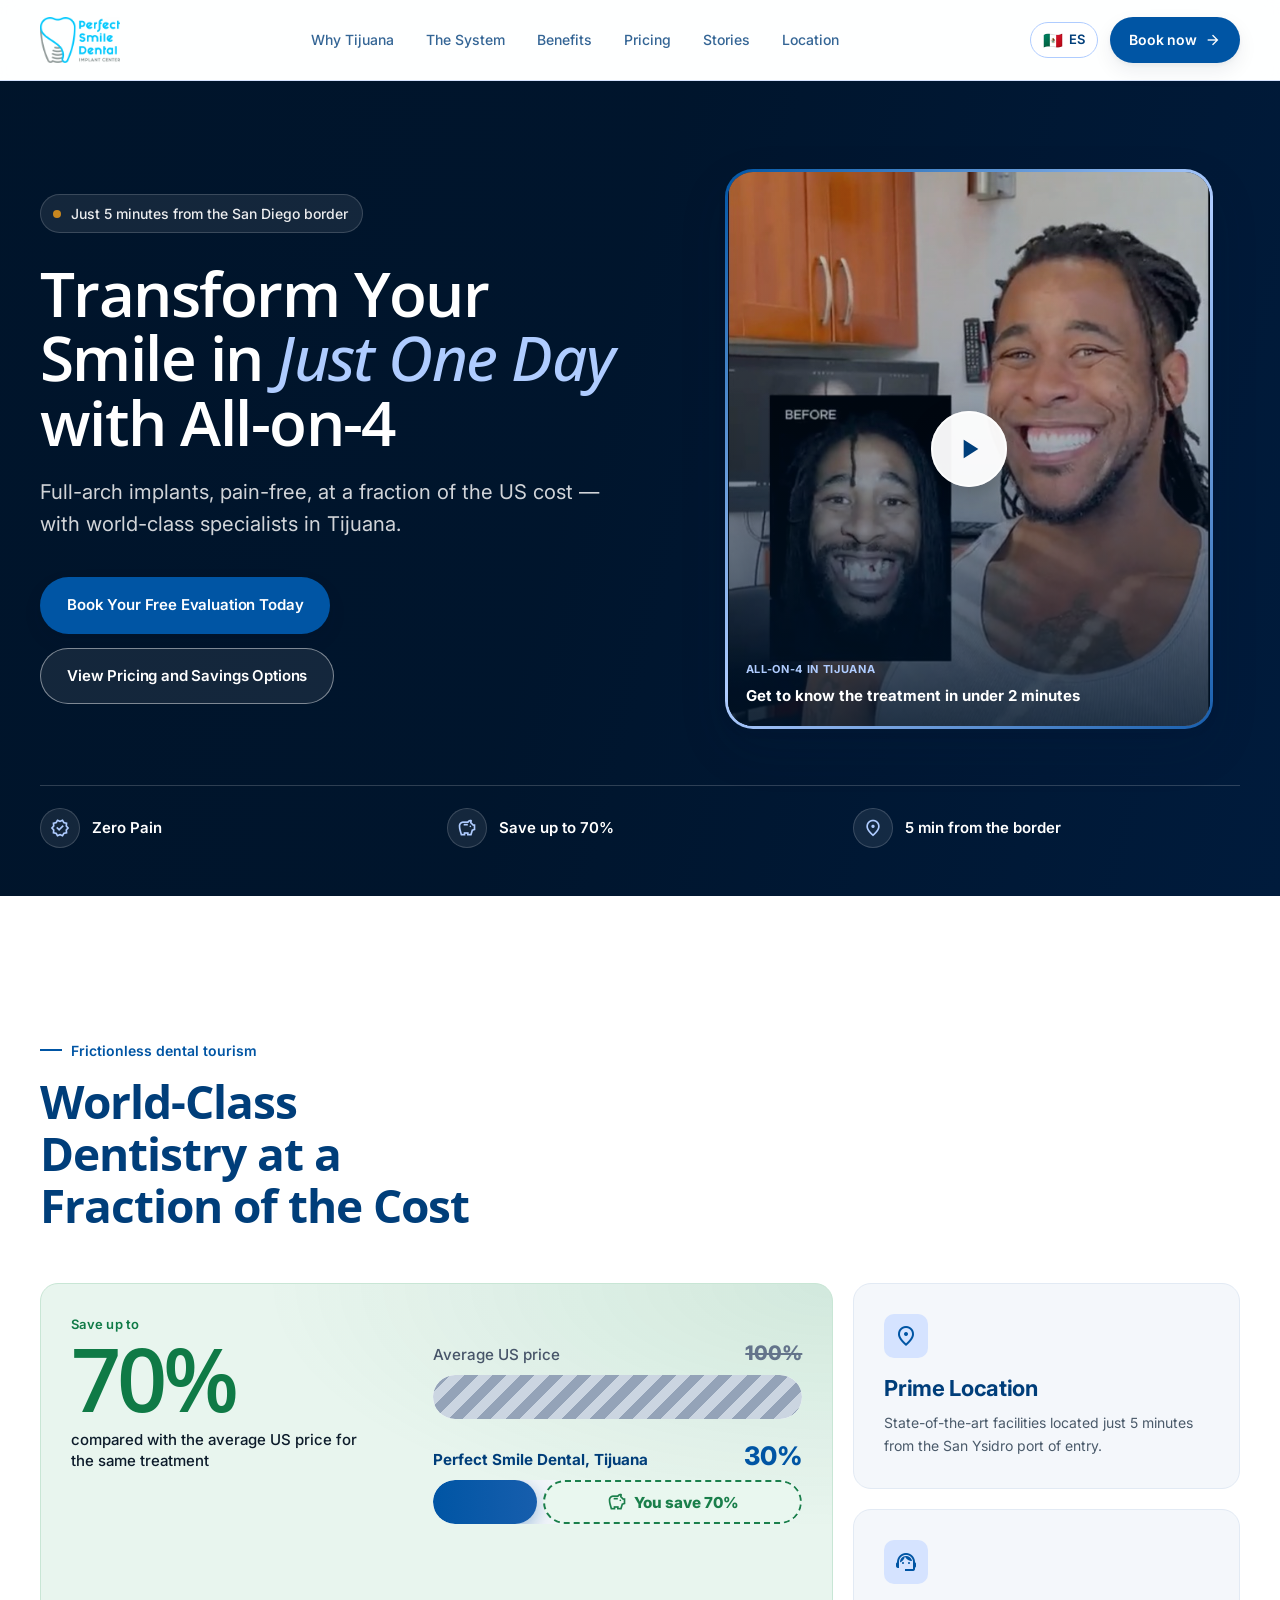
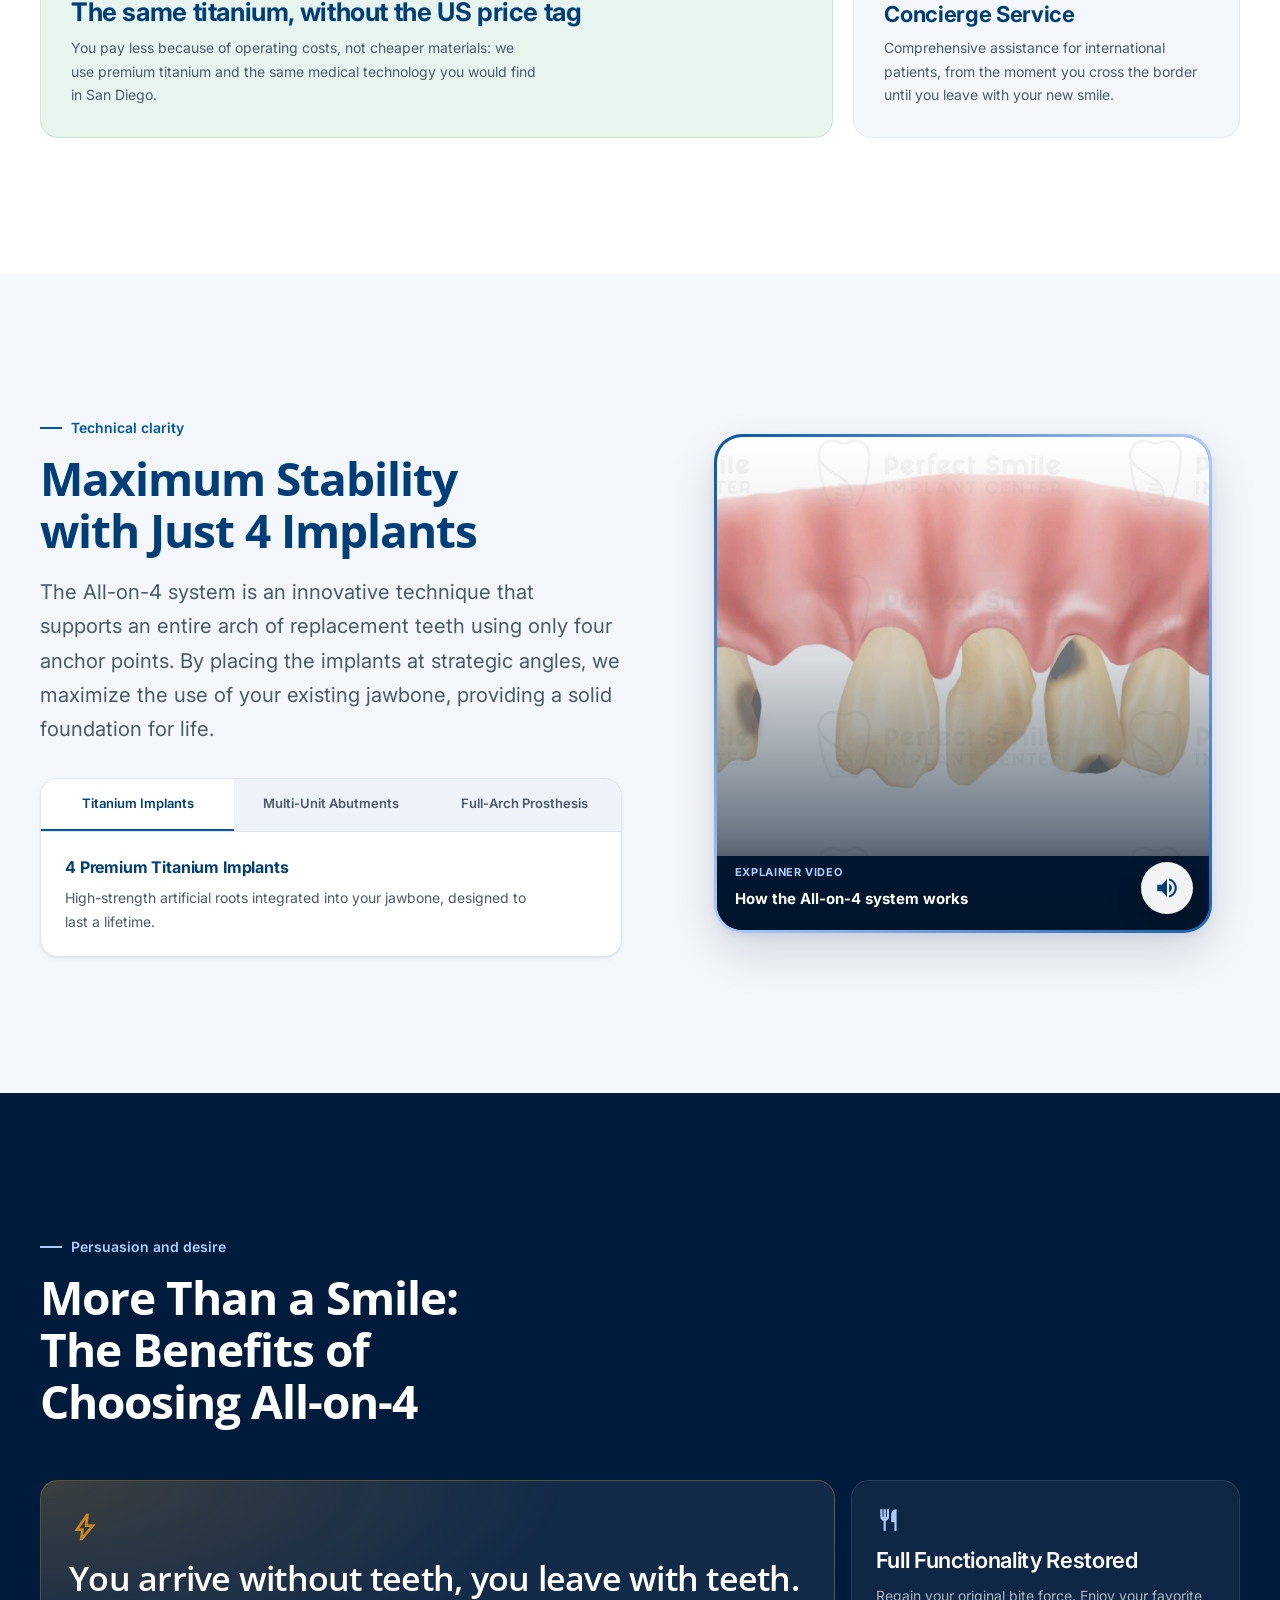
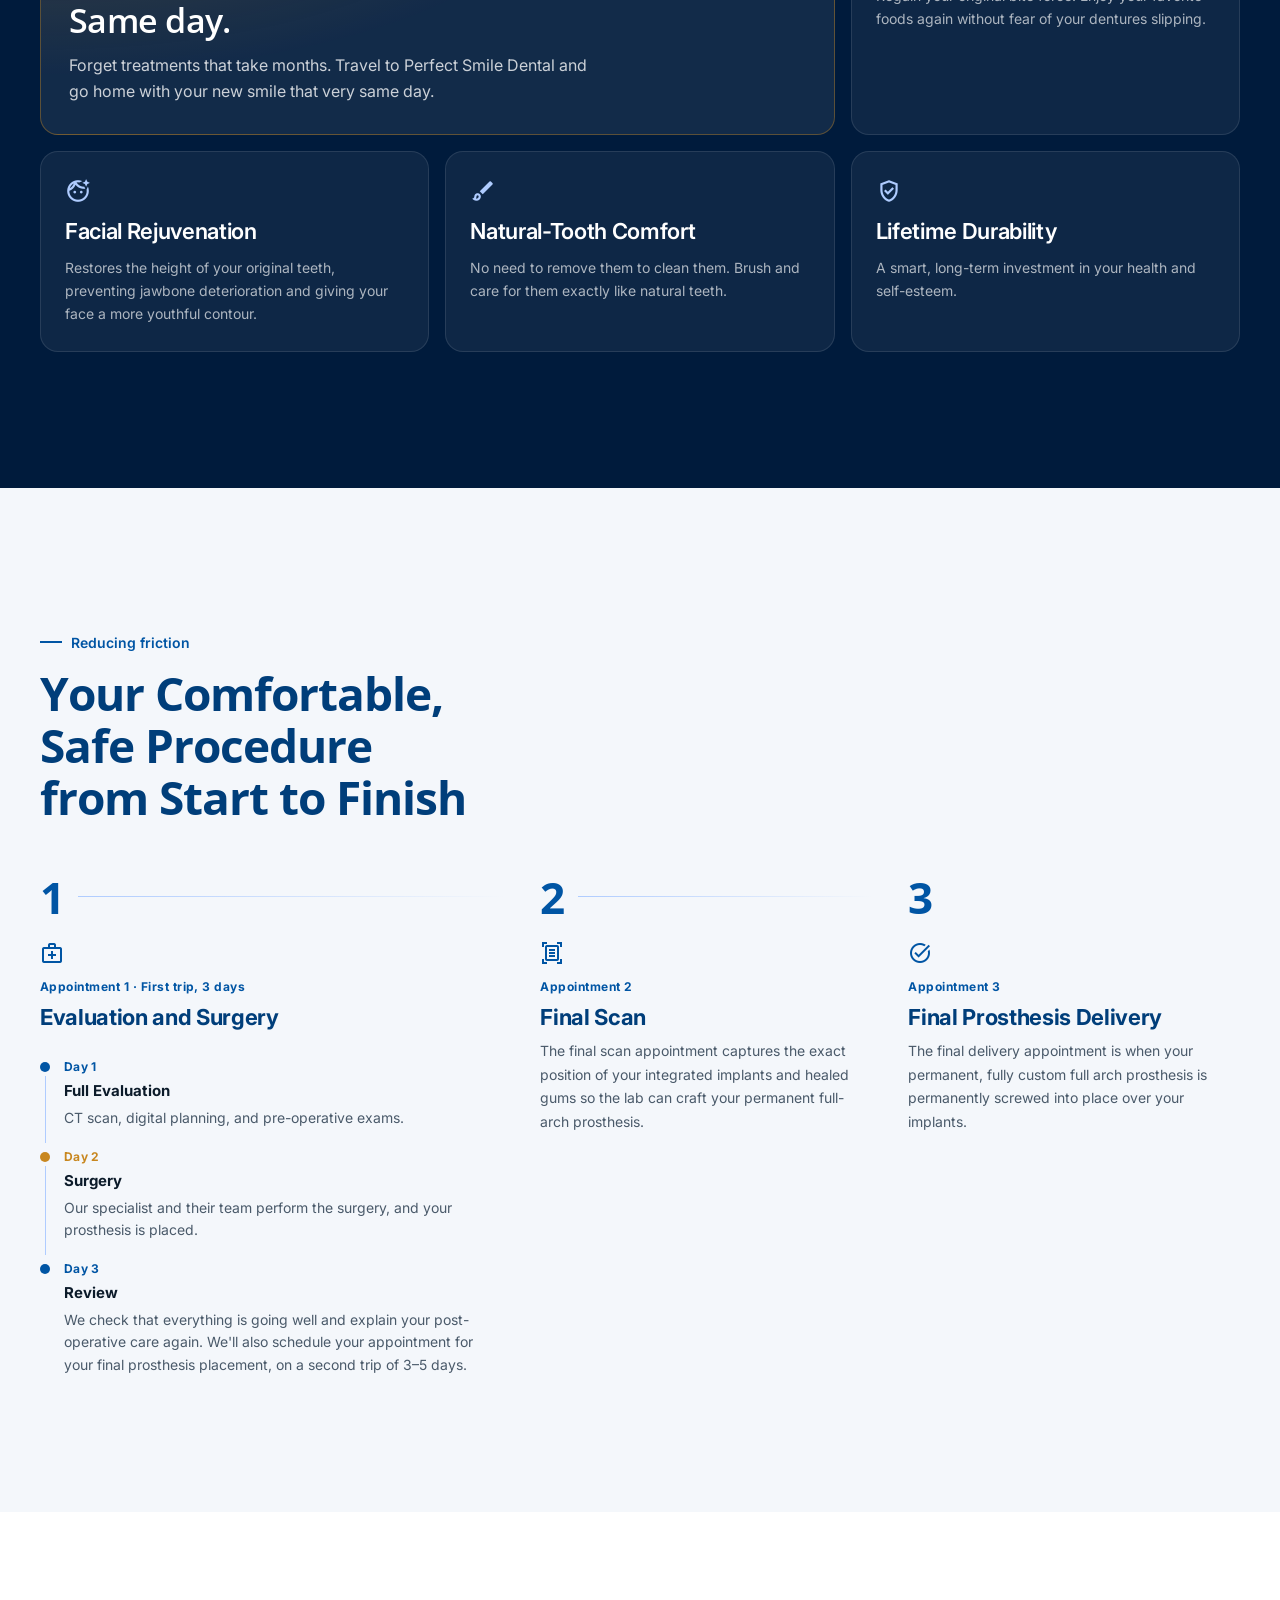
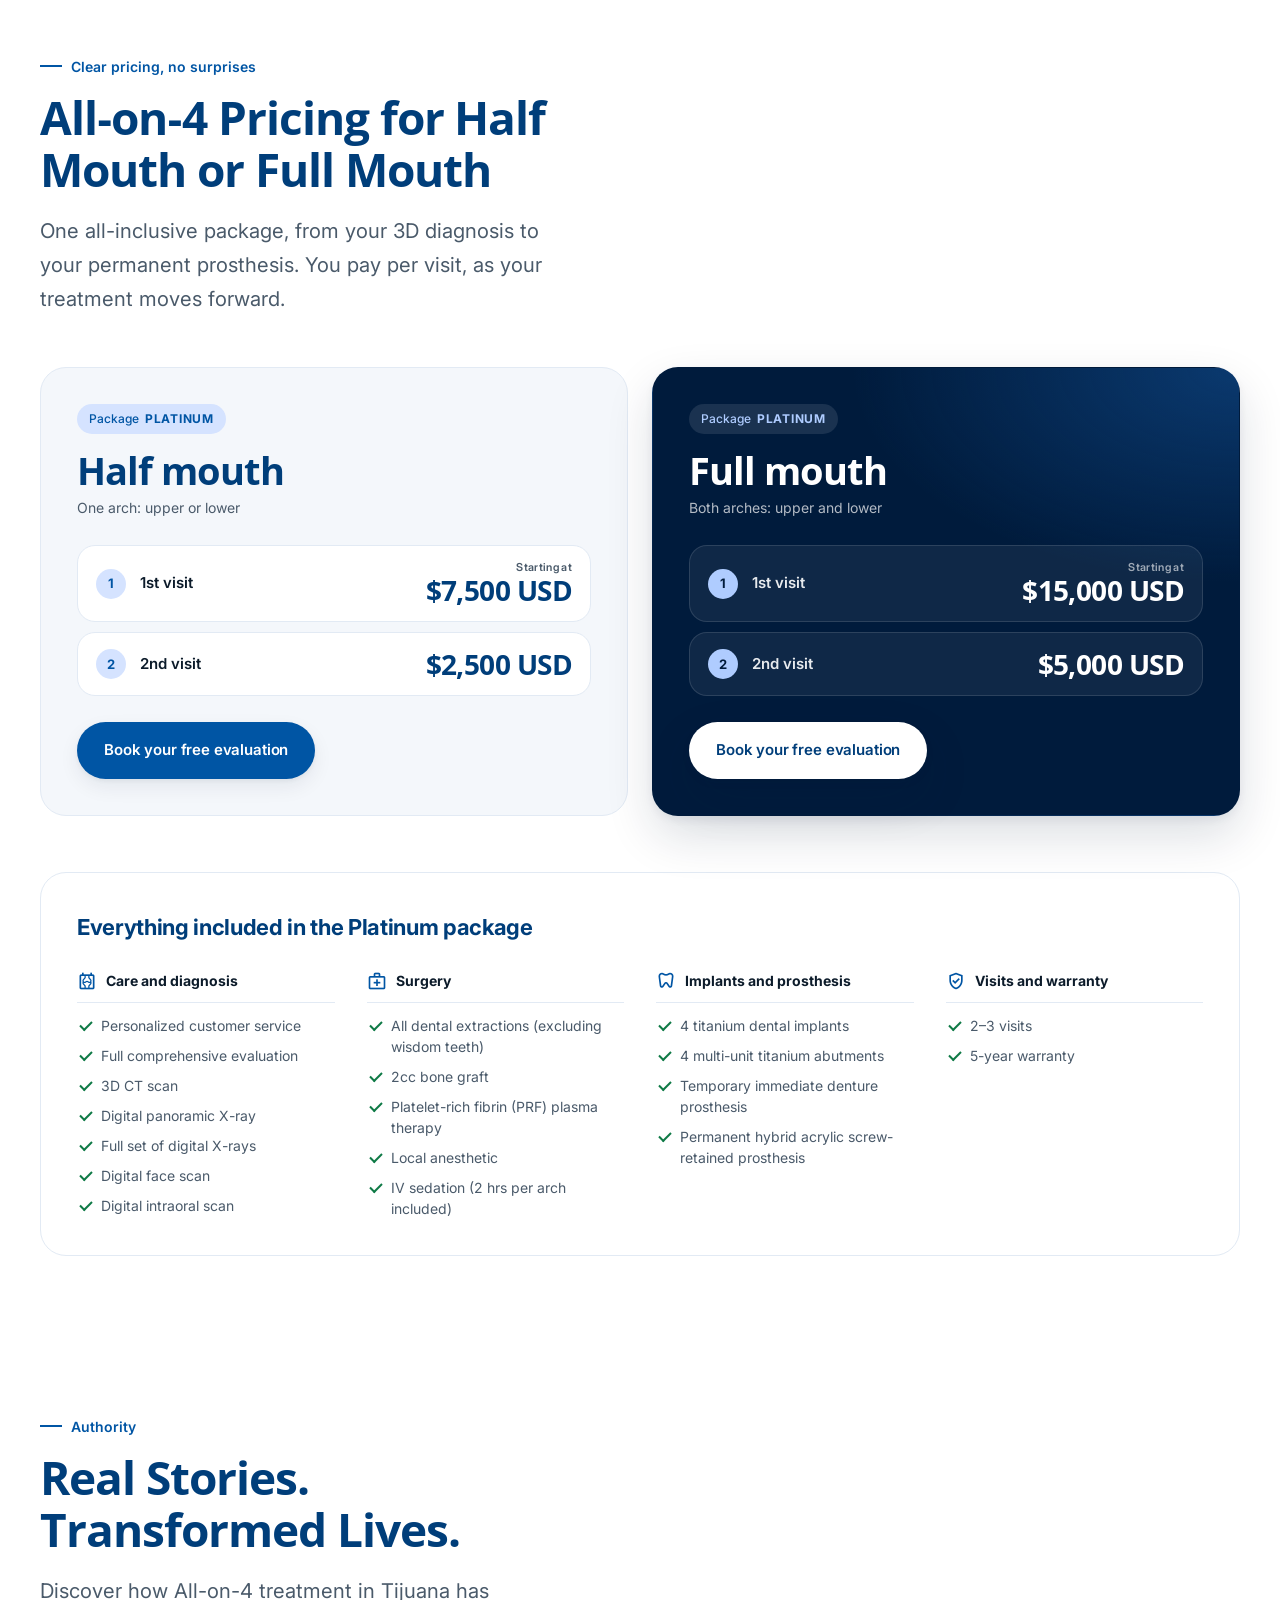
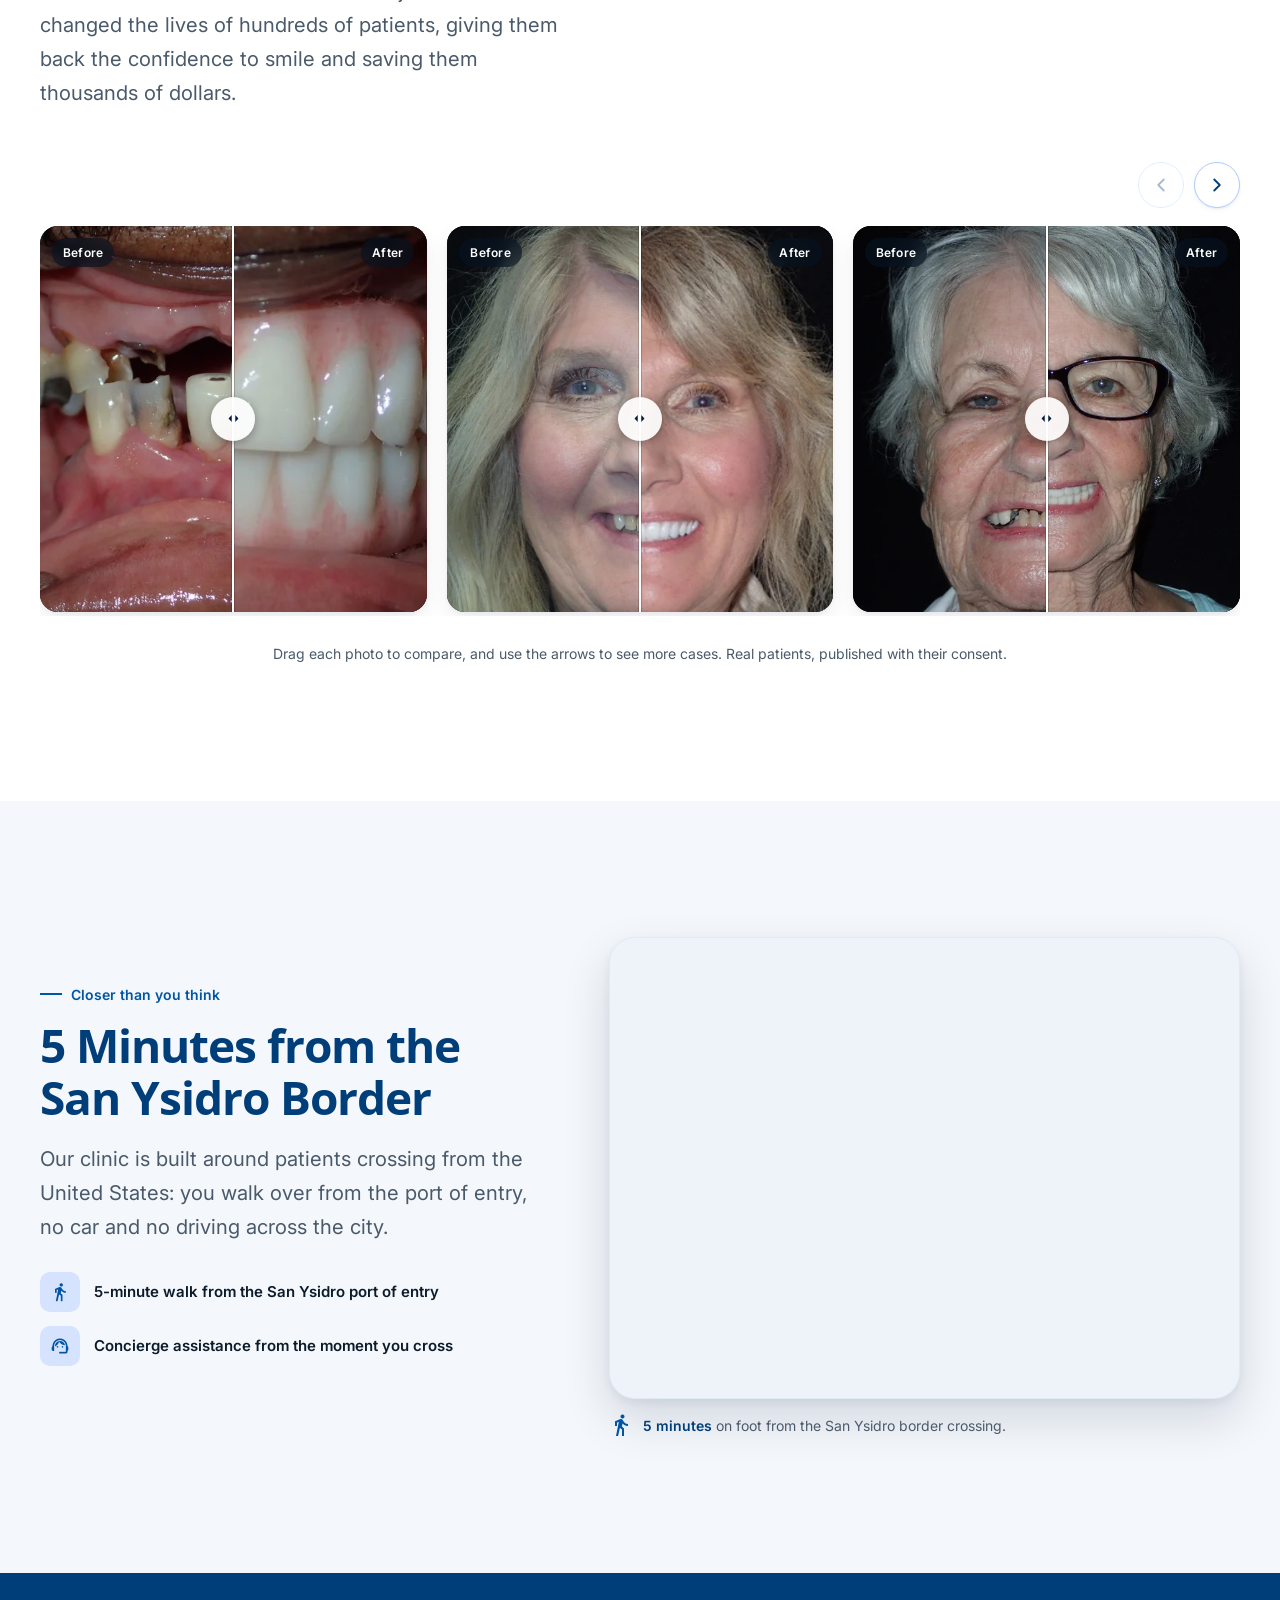
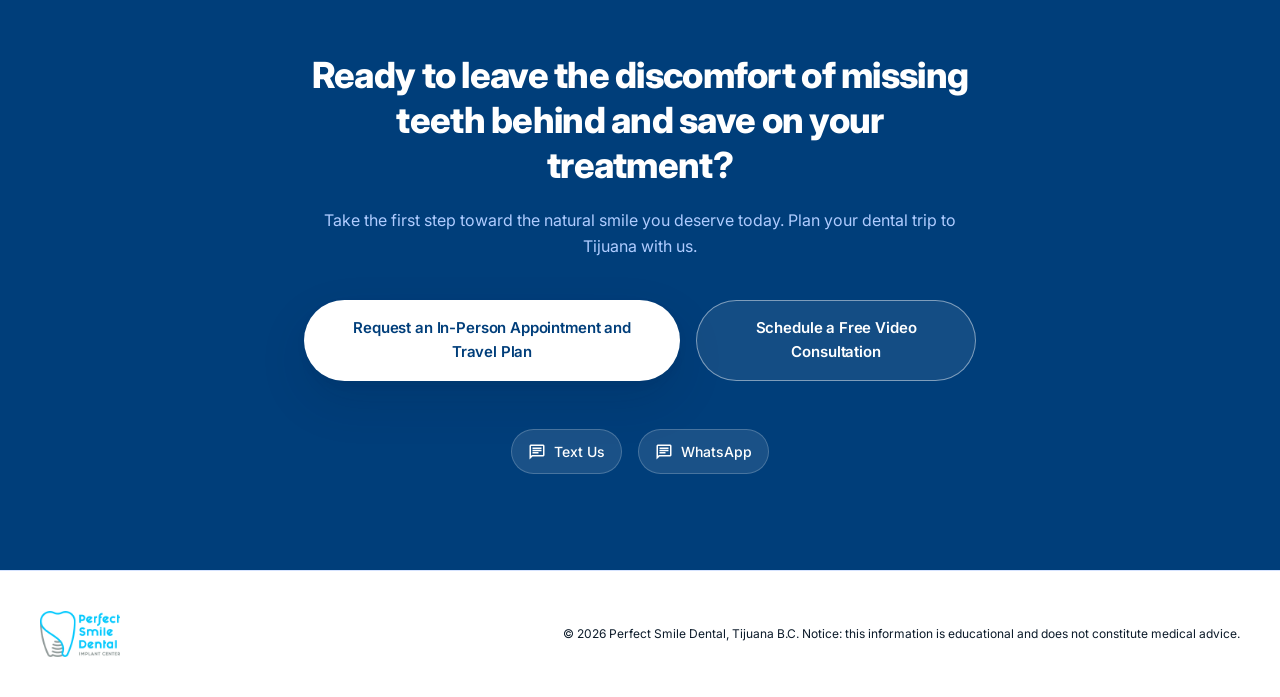
==== index.html @ 80a0dc32 "fonts" ====
<!doctype html>
<html lang="en">
  <head>
    <meta charset="utf-8" />
    <meta name="viewport" content="width=device-width, initial-scale=1.0" />
    <title>All-on-4 Dental Implants in Tijuana | Perfect Smile Dental</title>

    <!-- Favicon -->
<link rel="icon" href="/assets/favicon.ico" sizes="any" />
<link rel="icon" href="/assets/favicon.svg" type="image/svg+xml" />
<link rel="icon" href="/assets/favicon.png" type="image/png" sizes="32x32" />
<meta name="theme-color" content="#003e7a" />
    <meta
      name="description"
      content="Transform your smile in a single day with All-on-4 implants in Tijuana. Pain-free, save up to 70% and just 5 minutes from the San Diego border."
    />
    <link rel="canonical" href="https://all-on-4.perfectsmiledental.com.mx/" />
    <!-- hreflang: le dice a Google que son la misma página en dos idiomas.
         x-default manda al inglés, que es la versión principal. -->
    <link rel="alternate" hreflang="en" href="https://all-on-4.perfectsmiledental.com.mx/" />
    <link rel="alternate" hreflang="es" href="https://all-on-4.perfectsmiledental.com.mx/es.html" />
    <link rel="alternate" hreflang="x-default" href="https://all-on-4.perfectsmiledental.com.mx/" />
    <!-- Open Graph -->
    <meta property="og:type" content="website" />
    <meta property="og:title" content="All-on-4 Dental Implants in Tijuana | Perfect Smile Dental" />
    <meta
      property="og:description"
      content="Transform your smile in a single day with All-on-4 implants in Tijuana. Pain-free, save up to 70% and just 5 minutes from the San Diego border."
    />
    <meta property="og:url" content="https://all-on-4.perfectsmiledental.com.mx/" />
    <!-- Fuentes: preconnect acelera la descarga -->
    <link rel="preconnect" href="https://fonts.googleapis.com" />
    <link rel="preconnect" href="https://fonts.gstatic.com" crossorigin />
    <link
      href="https://fonts.googleapis.com/css2?family=Inter:wght@400;500;600;700&display=swap"
      rel="stylesheet"
    />
    <!-- Fraunces variable: titulares con autoridad editorial -->
    <link
      href="https://fonts.googleapis.com/css2?family=Fraunces:opsz,wght@9..144,500;9..144,600;9..144,700&display=swap"
      rel="stylesheet"
    />
    <link
      href="https://fonts.googleapis.com/css2?family=Material+Symbols+Outlined:wght,FILL@100..700,0..1&display=swap"
      rel="stylesheet"
    />

    <link href="https://fonts.googleapis.com/css2?family=Open+Sans:ital,wght@0,300..800;1,300..800&display=swap" rel="stylesheet">
    <link rel="stylesheet" href="styles.css" />
  </head>
  <body>
    <header class="navbar">
      <div class="container navbar__inner">
        <a href="/" class="navbar__brand">
        <img src="/assets/logo.avif" alt="Perfect Smile Dental" />
        </a>
        <nav class="navbar__links">
          <a href="#por-que-tijuana">Why Tijuana</a><a href="#sistema">The System</a
          ><a href="#beneficios">Benefits</a><a href="#precios">Pricing</a><a href="#historias">Stories</a
          ><a href="#ubicacion">Location</a>
        </nav>
        <div class="navbar__right">
          <a href="/es" class="lang-switch" aria-label="Ver en español">
            <span class="lang-switch__flag">🇲🇽</span> ES
          </a>
          <a href="#contacto" class="btn btn--accent btn--sm navbar__cta">
            Book now <span class="material-symbols-outlined" style="font-size: 16px">arrow_forward</span>
          </a>
        </div>
      </div>
    </header>
    <main>
      <section class="hero">
        <div
          class="hero__bg"
          style="
            background-image: url(&quot;https://joseantonioh56.sg-host.com/wp-content/uploads/2026/07/c7875c_0bc119fed459425e88fa15c415d10172mv2.avif&quot;);
          "
        ></div>
        <div class="hero__scrim"></div>
        <div class="container hero__inner">
          <div class="hero__grid">
            <!-- Izquierda: el argumento -->
            <div class="hero__copy">
              <p class="hero__badge">
                <span class="hero__badge-dot psd-pulse-dot"></span> Just 5 minutes from the San Diego border
              </p>
              <h1 class="hero__title display">
                Transform Your Smile in <em class="hero__accent">Just One Day</em> with All-on-4
              </h1>
              <p class="hero__sub">
                Full-arch implants, pain-free, at a fraction of the US cost — with world-class specialists in
                Tijuana.
              </p>
              <div class="hero__actions">
                <a href="https://link.perfectsmiledental.com.mx/widget/form/9kd0kgYXwSfFVvRTpFCh" class="btn btn--accent" data-form-open>Book Your Free Evaluation Today</a>
                <a href="#precios" class="btn btn--ghost-light">View Pricing and Savings Options</a>
              </div>
            </div>
            <!-- Derecha: el video -->
            <div class="hero__media">
              <div class="video-frame-outer">
                <div
                  class="video-frame-inner"
                  style="aspect-ratio: 4 / 4.6"
                  data-video-src="/assets/patient-reactions.mp4"
                  data-video-type="mp4"
                  data-video-poster="/assets/portada.jpeg"
                  role="button"
                  tabindex="0"
                  aria-label="Get to know the treatment in under 2 minutes"
                >
                  <img
                    src="/assets/portada.jpeg"
                    alt="Perfect Smile Dental patient talking about their All-on-4 experience"
                    loading="lazy"
                    decoding="async"
                  />
                  <div class="video-overlay"></div>
                  <span class="video-pulse-ring"></span>
                  <span class="video-play-btn" aria-hidden="true">
                    <span class="material-symbols-outlined fill-icon" style="font-size: 32px"
                      >play_arrow</span
                    >
                  </span>
                  <div class="video-caption-chip">
                    <span class="video-eyebrow">All-on-4 in Tijuana</span>
                    <span class="video-title">Get to know the treatment in under 2 minutes</span>
                  </div>
                </div>
              </div>
            </div>
          </div>
          <ul class="trust">
            <li class="trust__item">
              <span class="trust__icon"> <span class="material-symbols-outlined">verified</span> </span>
              <span class="trust__label">Zero Pain</span>
            </li>
            <li class="trust__item">
              <span class="trust__icon"> <span class="material-symbols-outlined">savings</span> </span>
              <span class="trust__label">Save up to 70%</span>
            </li>
            <li class="trust__item">
              <span class="trust__icon"> <span class="material-symbols-outlined">location_on</span> </span>
              <span class="trust__label">5 min from the border</span>
            </li>
          </ul>
        </div>
      </section>
      <section id="por-que-tijuana" class="section section--white">
        <div class="container">
          <div class="section-intro section-intro--wide psd-reveal">
            <span class="section-eyebrow">Frictionless dental tourism</span>
            <h2 class="section-heading">World-Class Dentistry at a Fraction of the Cost</h2>
          </div>
          <div class="why">
            <article class="card card--savings card--wide">
              <div class="stat">
                <span class="stat__lead">Save up to</span> <span class="stat__figure">70%</span>
                <span class="stat__note">compared with the average US price for the same treatment</span>
              </div>
          <div
  class="bars bars--compare"
  role="img"
  aria-label="Average US price: 100%. Perfect Smile Dental, Tijuana: 30%. You save up to 70%."
>
  <div class="bar">
    <div class="bar__head">
      <span class="bar__label">Average US price</span>
      <span class="bar__value bar__value--from">100%</span>
    </div>
    <span class="bar__track">
      <span class="bar__fill bar__fill--from" style="--w: 100%"></span>
    </span>
  </div>

  <div class="bar">
    <div class="bar__head">
      <span class="bar__label bar__label--to">Perfect Smile Dental, Tijuana</span>
      <span class="bar__value bar__value--to">30%</span>
    </div>
    <span class="bar__track">
      <span class="bar__fill bar__fill--to" style="--w: 30%"></span>
      <span class="bar__save" style="--w: 70%">
        <span class="material-symbols-outlined" aria-hidden="true">savings</span>
        You save 70%
      </span>
    </span>
  </div>
</div>
              <div class="card__body">
                <h3 class="card__title">The same titanium, without the US price tag</h3>
                <p class="card__text">
                  You pay less because of operating costs, not cheaper materials: we use premium titanium and
                  the same medical technology you would find in San Diego.
                </p>
              </div>
            </article>
            <article class="card">
              <span class="card__icon card__icon--blue">
                <span class="material-symbols-outlined">location_on</span>
              </span>
              <h3 class="card__title">Prime Location</h3>
              <p class="card__text">
                State-of-the-art facilities located just 5 minutes from the San Ysidro port of entry.
              </p>
            </article>
            <article class="card">
              <span class="card__icon card__icon--blue">
                <span class="material-symbols-outlined">support_agent</span>
              </span>
              <h3 class="card__title">Concierge Service</h3>
              <p class="card__text">
                Comprehensive assistance for international patients, from the moment you cross the border
                until you leave with your new smile.
              </p>
            </article>
          </div>
        </div>
      </section>
      <section id="sistema" class="section">
        <div class="container grid">
          <div class="copy psd-reveal">
            <span class="section-eyebrow">Technical clarity</span>
            <h2 class="section-heading">Maximum Stability with Just 4 Implants</h2>
            <p class="section-text copy__body">
              The All-on-4 system is an innovative technique that supports an entire arch of replacement teeth
              using only four anchor points. By placing the implants at strategic angles, we maximize the use
              of your existing jawbone, providing a solid foundation for life.
            </p>
            <div class="parts">
              <div class="parts__tabs" role="tablist" id="psd-tabs">
                <button
                  type="button"
                  role="tab"
                  id="tab-0"
                  aria-controls="panel-0"
                  aria-selected="true"
                  data-idx="0"
                  class="parts__tab is-active"
                >
                  Titanium Implants</button
                ><button
                  type="button"
                  role="tab"
                  id="tab-1"
                  aria-controls="panel-1"
                  aria-selected="false"
                  data-idx="1"
                  class="parts__tab"
                >
                  Multi-Unit Abutments</button
                ><button
                  type="button"
                  role="tab"
                  id="tab-2"
                  aria-controls="panel-2"
                  aria-selected="false"
                  data-idx="2"
                  class="parts__tab"
                >
                  Full-Arch Prosthesis
                </button>
              </div>
              <div class="parts__panels">
                <div
                  role="tabpanel"
                  id="panel-0"
                  aria-labelledby="tab-0"
                  data-idx="0"
                  class="parts__panel is-active"
                >
                  <h3 class="parts__title">4 Premium Titanium Implants</h3>
                  <p class="parts__text">
                    High-strength artificial roots integrated into your jawbone, designed to last a lifetime.
                  </p>
                </div>
                <div role="tabpanel" id="panel-1" aria-labelledby="tab-1" data-idx="1" class="parts__panel">
                  <h3 class="parts__title">4 Multi-Unit Abutments</h3>
                  <p class="parts__text">
                    The connectors that guarantee maximum security between the implant and your new
                    prosthesis.
                  </p>
                </div>
                <div role="tabpanel" id="panel-2" aria-labelledby="tab-2" data-idx="2" class="parts__panel">
                  <h3 class="parts__title">Full-Arch Dental Prosthesis</h3>
                  <p class="parts__text">
                    Your new smile, designed with high functionality and premium aesthetics from day one.
                  </p>
                </div>
              </div>
            </div>
          </div>
      <div class="media">
  <div class="video-frame-outer">
    <div
      class="video-frame-inner is-loop"
      style="aspect-ratio: 1 / 1"
      data-video-src="assets/allon4.mp4"
      data-video-type="mp4"
      data-video-poster="assets/portada2.jpeg"
      role="button"
      tabindex="0"
      aria-label="How the All-on-4 system works"
    >
      <video
        class="video-frame__loop"
        src="assets/allon4.mp4"
        poster="assets/portada2.jpeg"
        autoplay
        muted
        loop
        playsinline
        preload="metadata"
        aria-hidden="true"
      ></video>
      <div class="video-overlay"></div>
      <span class="video-pulse-ring"></span>
      <span class="video-play-btn" aria-hidden="true">
        <span class="material-symbols-outlined fill-icon" style="font-size: 26px">volume_up</span>
      </span>
      <div class="video-caption-chip">
        <span class="video-eyebrow">Explainer video</span>
        <span class="video-title">How the All-on-4 system works</span>
      </div>
    </div>
  </div>
</div>
        </div>
      </section>
      <section id="beneficios" class="section section--dark">
        <div class="container">
          <div class="section-intro section-intro--wide psd-reveal">
            <span class="section-eyebrow section-eyebrow--light">Persuasion and desire</span>
            <h2 class="section-heading section-heading--light">
              More Than a Smile: The Benefits of Choosing All-on-4
            </h2>
          </div>
          <div class="bento">
            <article class="cell cell--featured">
              <span class="cell__icon material-symbols-outlined">bolt</span>
              <h3 class="cell__title">You arrive without teeth, you leave with teeth. Same day.</h3>
              <p class="cell__text">
                Forget treatments that take months. Travel to Perfect Smile Dental and go home with your new
                smile that very same day.
              </p>
            </article>
            <article class="cell">
              <span class="cell__icon material-symbols-outlined">restaurant</span>
              <h3 class="cell__title">Full Functionality Restored</h3>
              <p class="cell__text">
                Regain your original bite force. Enjoy your favorite foods again without fear of your dentures
                slipping.
              </p>
            </article>
            <article class="cell">
              <span class="cell__icon material-symbols-outlined">face_retouching_natural</span>
              <h3 class="cell__title">Facial Rejuvenation</h3>
              <p class="cell__text">
                Restores the height of your original teeth, preventing jawbone deterioration and giving your
                face a more youthful contour.
              </p>
            </article>
            <article class="cell">
              <span class="cell__icon material-symbols-outlined">brush</span>
              <h3 class="cell__title">Natural-Tooth Comfort</h3>
              <p class="cell__text">
                No need to remove them to clean them. Brush and care for them exactly like natural teeth.
              </p>
            </article>
            <article class="cell">
              <span class="cell__icon material-symbols-outlined">verified_user</span>
              <h3 class="cell__title">Lifetime Durability</h3>
              <p class="cell__text">A smart, long-term investment in your health and self-esteem.</p>
            </article>
          </div>
        </div>
      </section>

   <section id="proceso" class="section">
  <div class="container">
    <div class="section-intro psd-reveal">
      <span class="section-eyebrow">Reducing friction</span>
      <h2 class="section-heading">Your Comfortable, Safe Procedure from Start to Finish</h2>
    </div>
    <ol class="steps steps--visits">
      <li class="step">
        <div class="step__head"><span class="step__num">1</span> <span class="step__rule"></span></div>
        <span class="step__icon material-symbols-outlined">medical_services</span>
        <span class="step__label">Appointment 1 · First trip, 3 days</span>
        <h3 class="step__title">Evaluation and Surgery</h3>
        <ol class="days">
          <li class="day">
            <span class="day__label">Day 1</span>
            <h4 class="day__title">Full Evaluation</h4>
            <p class="day__text">CT scan, digital planning, and pre-operative exams.</p>
          </li>
          <li class="day day--key">
            <span class="day__label">Day 2</span>
            <h4 class="day__title">Surgery</h4>
            <p class="day__text">Our specialist and their team perform the surgery, and your prosthesis is placed.</p>
          </li>
          <li class="day">
            <span class="day__label">Day 3</span>
            <h4 class="day__title">Review</h4>
            <p class="day__text">
              We check that everything is going well and explain your post-operative care again. We'll also
              schedule your appointment for your final prosthesis placement, on a second trip of 3–5 days.
            </p>
          </li>
        </ol>
      </li>
      <li class="step">
        <div class="step__head"><span class="step__num">2</span> <span class="step__rule"></span></div>
        <span class="step__icon material-symbols-outlined">document_scanner</span>
        <span class="step__label">Appointment 2</span>
        <h3 class="step__title">Final Scan</h3>
        <p class="step__text">
      The final scan appointment captures the exact position of your integrated implants and healed gums so the lab can craft your permanent full-arch prosthesis.
        </p>
      </li>
      <li class="step">
        <div class="step__head"><span class="step__num">3</span> <span class="step__rule"></span></div>
        <span class="step__icon material-symbols-outlined">task_alt</span>
        <span class="step__label">Appointment 3</span>
        <h3 class="step__title">Final Prosthesis Delivery</h3>
        <p class="step__text">
        The final delivery appointment is when your permanent, fully custom full arch prosthesis is permanently screwed into place over your implants.
        </p>
      </li>
    </ol>
  </div>
</section>
      <section id="precios" class="section section--white">
        <div class="container">
          <div class="section-intro section-intro--wide psd-reveal">
            <span class="section-eyebrow">Clear pricing, no surprises</span>
            <h2 class="section-heading">All‑on‑4 Pricing for Half Mouth or Full Mouth</h2>
            <p class="section-text">
              One all-inclusive package, from your 3D diagnosis to your permanent prosthesis. You pay per
              visit, as your treatment moves forward.
            </p>
          </div>
          <!-- Las dos opciones -->
          <div class="plans">
            <article class="plan">
              <header class="plan__head">
                <span class="plan__badge"> Package <strong>PLATINUM</strong> </span>
                <h3 class="plan__name">Half mouth</h3>
                <p class="plan__scope">One arch: upper or lower</p>
              </header>
              <ol class="visits">
                <li class="visit">
                  <span class="visit__num" aria-hidden="true">1</span>
                  <span class="visit__label">1st visit</span>
                  <span class="visit__price">
                    <span class="visit__prefix">Starting at</span> $7,500 USD
                  </span>
                </li>
                <li class="visit">
                  <span class="visit__num" aria-hidden="true">2</span>
                  <span class="visit__label">2nd visit</span> <span class="visit__price"> $2,500 USD </span>
                </li>
              </ol>
              <a href="https://link.perfectsmiledental.com.mx/widget/booking/Z9i3B59TA2s7kxjc4u88" class="btn btn--accent plan__cta" target="_blank" data-calendar-open>Book your free evaluation</a>
            </article>
            <article class="plan plan--dark">
              <header class="plan__head">
                <span class="plan__badge"> Package <strong>PLATINUM</strong> </span>
                <h3 class="plan__name">Full mouth</h3>
                <p class="plan__scope">Both arches: upper and lower</p>
              </header>
              <ol class="visits">
                <li class="visit">
                  <span class="visit__num" aria-hidden="true">1</span>
                  <span class="visit__label">1st visit</span>
                  <span class="visit__price">
                    <span class="visit__prefix">Starting at</span> $15,000 USD
                  </span>
                </li>
                <li class="visit">
                  <span class="visit__num" aria-hidden="true">2</span>
                  <span class="visit__label">2nd visit</span> <span class="visit__price"> $5,000 USD </span>
                </li>
              </ol>
              <a href="https://link.perfectsmiledental.com.mx/widget/booking/Z9i3B59TA2s7kxjc4u88" class="btn btn--white plan__cta" target="_blank" data-calendar-open>Book your free evaluation</a>
            </article>
          </div>
          <!-- Qué incluye -->
          <div class="includes">
            <h3 class="includes__title">Everything included in the Platinum package</h3>
            <div class="groups">
              <div class="group">
                <p class="group__title">
                  <span class="material-symbols-outlined">radiology</span> Care and diagnosis
                </p>
                <ul class="group__list">
                  <li>Personalized customer service</li>
                  <li>Full comprehensive evaluation</li>
                  <li>3D CT scan</li>
                  <li>Digital panoramic X-ray</li>
                  <li>Full set of digital X-rays</li>
                  <li>Digital face scan</li>
                  <li>Digital intraoral scan</li>
                </ul>
              </div>
              <div class="group">
                <p class="group__title">
                  <span class="material-symbols-outlined">medical_services</span> Surgery
                </p>
                <ul class="group__list">
                  <li>All dental extractions (excluding wisdom teeth)</li>
                  <li>2cc bone graft</li>
                  <li>Platelet-rich fibrin (PRF) plasma therapy</li>
                  <li>Local anesthetic</li>
                  <li>IV sedation (2 hrs per arch included)</li>
                </ul>
              </div>
              <div class="group">
                <p class="group__title">
                  <span class="material-symbols-outlined">dentistry</span> Implants and prosthesis
                </p>
                <ul class="group__list">
                  <li>4 titanium dental implants</li>
                  <li>4 multi-unit titanium abutments</li>
                  <li>Temporary immediate denture prosthesis</li>
                  <li>Permanent hybrid acrylic screw-retained prosthesis</li>
                </ul>
              </div>
              <div class="group">
                <p class="group__title">
                  <span class="material-symbols-outlined">verified_user</span> Visits and warranty
                </p>
                <ul class="group__list">
                  <li>2–3 visits</li>
                  <li>5-year warranty</li>
                </ul>
              </div>
            </div>
          </div>
        </div>
      </section>

      <section id="historias" class="section section--white" style="margin-top: -120px">
        <div class="container">
          <div class="section-intro section-intro--wide psd-reveal">
            <span class="section-eyebrow">Authority</span>
            <h2 class="section-heading">Real Stories. Transformed Lives.</h2>
            <p class="section-text">
              Discover how All-on-4 treatment in Tijuana has changed the lives of hundreds of patients, giving
              them back the confidence to smile and saving them thousands of dollars.
            </p>
          </div>
          
    <div class="ba-carousel" data-ba-carousel>
  <div class="cases">
    <figure class="ba" style="--pos: 50%">
      <div class="ba__stage">
        <img class="ba__img" src="/assets/img/before1.webp" alt="Patient before All-on-4 treatment" loading="lazy" decoding="async" />
        <img class="ba__img ba__img--after" src="/assets/img/after1.webp" alt="The same patient with their new fixed All-on-4 smile" loading="lazy" decoding="async" />
        <span class="ba__line" aria-hidden="true"></span>
        <span class="ba__knob" aria-hidden="true">
          <svg viewBox="0 0 24 24" width="17" height="17" fill="currentColor"><path d="M9.5 7 5 12l4.5 5V7Zm5 0v10l4.5-5-4.5-5Z"></path></svg>
        </span>
        <span class="ba__tag ba__tag--before">Before</span>
        <span class="ba__tag ba__tag--after">After</span>
        <input class="ba__range" type="range" min="0" max="100" value="50" step="0.1" aria-label="Before and after comparison — Case 1" />
      </div>
    </figure>

    <figure class="ba" style="--pos: 50%">
      <div class="ba__stage">
        <img class="ba__img" src="/assets/img/before2.webp" alt="Patient before All-on-4 treatment" loading="lazy" decoding="async" />
        <img class="ba__img ba__img--after" src="/assets/img/after2.webp" alt="The same patient with their new fixed All-on-4 smile" loading="lazy" decoding="async" />
        <span class="ba__line" aria-hidden="true"></span>
        <span class="ba__knob" aria-hidden="true">
          <svg viewBox="0 0 24 24" width="17" height="17" fill="currentColor"><path d="M9.5 7 5 12l4.5 5V7Zm5 0v10l4.5-5-4.5-5Z"></path></svg>
        </span>
        <span class="ba__tag ba__tag--before">Before</span>
        <span class="ba__tag ba__tag--after">After</span>
        <input class="ba__range" type="range" min="0" max="100" value="50" step="0.1" aria-label="Before and after comparison — Case 2" />
      </div>
    </figure>

    <!-- Caso 3: los archivos vienen con el nombre al revés, por eso "after3" va primero -->
    <figure class="ba" style="--pos: 50%">
      <div class="ba__stage">
        <img class="ba__img" src="/assets/img/after3.webp" alt="Patient before All-on-4 treatment" loading="lazy" decoding="async" />
        <img class="ba__img ba__img--after" src="/assets/img/before3.webp" alt="The same patient with their new fixed All-on-4 smile" loading="lazy" decoding="async" />
        <span class="ba__line" aria-hidden="true"></span>
        <span class="ba__knob" aria-hidden="true">
          <svg viewBox="0 0 24 24" width="17" height="17" fill="currentColor"><path d="M9.5 7 5 12l4.5 5V7Zm5 0v10l4.5-5-4.5-5Z"></path></svg>
        </span>
        <span class="ba__tag ba__tag--before">Before</span>
        <span class="ba__tag ba__tag--after">After</span>
        <input class="ba__range" type="range" min="0" max="100" value="50" step="0.1" aria-label="Before and after comparison — Case 3" />
      </div>
    </figure>

    <figure class="ba" style="--pos: 50%">
      <div class="ba__stage">
        <img class="ba__img" src="/assets/img/before4.webp" alt="Patient before All-on-4 treatment" loading="lazy" decoding="async" />
        <img class="ba__img ba__img--after" src="/assets/img/after4.webp" alt="The same patient with their new fixed All-on-4 smile" loading="lazy" decoding="async" />
        <span class="ba__line" aria-hidden="true"></span>
        <span class="ba__knob" aria-hidden="true">
          <svg viewBox="0 0 24 24" width="17" height="17" fill="currentColor"><path d="M9.5 7 5 12l4.5 5V7Zm5 0v10l4.5-5-4.5-5Z"></path></svg>
        </span>
        <span class="ba__tag ba__tag--before">Before</span>
        <span class="ba__tag ba__tag--after">After</span>
        <input class="ba__range" type="range" min="0" max="100" value="50" step="0.1" aria-label="Before and after comparison — Case 4" />
      </div>
    </figure>

    <figure class="ba" style="--pos: 50%">
      <div class="ba__stage">
        <img class="ba__img" src="/assets/img/before5.webp" alt="Patient before All-on-4 treatment" loading="lazy" decoding="async" />
        <img class="ba__img ba__img--after" src="/assets/img/after5.webp" alt="The same patient with their new fixed All-on-4 smile" loading="lazy" decoding="async" />
        <span class="ba__line" aria-hidden="true"></span>
        <span class="ba__knob" aria-hidden="true">
          <svg viewBox="0 0 24 24" width="17" height="17" fill="currentColor"><path d="M9.5 7 5 12l4.5 5V7Zm5 0v10l4.5-5-4.5-5Z"></path></svg>
        </span>
        <span class="ba__tag ba__tag--before">Before</span>
        <span class="ba__tag ba__tag--after">After</span>
        <input class="ba__range" type="range" min="0" max="100" value="50" step="0.1" aria-label="Before and after comparison — Case 5" />
      </div>
    </figure>

    <figure class="ba" style="--pos: 50%">
      <div class="ba__stage">
        <img class="ba__img" src="/assets/img/before6.webp" alt="Patient before All-on-4 treatment" loading="lazy" decoding="async" />
        <img class="ba__img ba__img--after" src="/assets/img/after6.webp" alt="The same patient with their new fixed All-on-4 smile" loading="lazy" decoding="async" />
        <span class="ba__line" aria-hidden="true"></span>
        <span class="ba__knob" aria-hidden="true">
          <svg viewBox="0 0 24 24" width="17" height="17" fill="currentColor"><path d="M9.5 7 5 12l4.5 5V7Zm5 0v10l4.5-5-4.5-5Z"></path></svg>
        </span>
        <span class="ba__tag ba__tag--before">Before</span>
        <span class="ba__tag ba__tag--after">After</span>
        <input class="ba__range" type="range" min="0" max="100" value="50" step="0.1" aria-label="Before and after comparison — Case 5" />
      </div>
    </figure>

        <figure class="ba" style="--pos: 50%">
      <div class="ba__stage">
        <img class="ba__img" src="/assets/img/before7.webp" alt="Patient before All-on-4 treatment" loading="lazy" decoding="async" />
        <img class="ba__img ba__img--after" src="/assets/img/after7.webp" alt="The same patient with their new fixed All-on-4 smile" loading="lazy" decoding="async" />
        <span class="ba__line" aria-hidden="true"></span>
        <span class="ba__knob" aria-hidden="true">
          <svg viewBox="0 0 24 24" width="17" height="17" fill="currentColor"><path d="M9.5 7 5 12l4.5 5V7Zm5 0v10l4.5-5-4.5-5Z"></path></svg>
        </span>
        <span class="ba__tag ba__tag--before">Before</span>
        <span class="ba__tag ba__tag--after">After</span>
        <input class="ba__range" type="range" min="0" max="100" value="50" step="0.1" aria-label="Before and after comparison — Case 5" />
      </div>
    </figure>

     <figure class="ba" style="--pos: 50%">
      <div class="ba__stage">
        <img class="ba__img" src="/assets/img/before8.webp" alt="Patient before All-on-4 treatment" loading="lazy" decoding="async" />
        <img class="ba__img ba__img--after" src="/assets/img/after8.webp" alt="The same patient with their new fixed All-on-4 smile" loading="lazy" decoding="async" />
        <span class="ba__line" aria-hidden="true"></span>
        <span class="ba__knob" aria-hidden="true">
          <svg viewBox="0 0 24 24" width="17" height="17" fill="currentColor"><path d="M9.5 7 5 12l4.5 5V7Zm5 0v10l4.5-5-4.5-5Z"></path></svg>
        </span>
        <span class="ba__tag ba__tag--before">Before</span>
        <span class="ba__tag ba__tag--after">After</span>
        <input class="ba__range" type="range" min="0" max="100" value="50" step="0.1" aria-label="Before and after comparison — Case 5" />
      </div>
    </figure>
     <figure class="ba" style="--pos: 50%">
      <div class="ba__stage">
        <img class="ba__img" src="/assets/img/before9.webp" alt="Patient before All-on-4 treatment" loading="lazy" decoding="async" />
        <img class="ba__img ba__img--after" src="/assets/img/after9.webp" alt="The same patient with their new fixed All-on-4 smile" loading="lazy" decoding="async" />
        <span class="ba__line" aria-hidden="true"></span>
        <span class="ba__knob" aria-hidden="true">
          <svg viewBox="0 0 24 24" width="17" height="17" fill="currentColor"><path d="M9.5 7 5 12l4.5 5V7Zm5 0v10l4.5-5-4.5-5Z"></path></svg>
        </span>
        <span class="ba__tag ba__tag--before">Before</span>
        <span class="ba__tag ba__tag--after">After</span>
        <input class="ba__range" type="range" min="0" max="100" value="50" step="0.1" aria-label="Before and after comparison — Case 5" />
      </div>
    </figure>
  </div>
  <!-- /cases: las flechas van DENTRO de ba-carousel, después de la pista -->

  <div class="ba-nav" role="group" aria-label="Browse cases">
    <button type="button" class="ba-nav__btn" data-ba-prev aria-label="Previous case">
      <svg viewBox="0 0 24 24" width="22" height="22" fill="none" stroke="currentColor" stroke-width="2" stroke-linecap="round" stroke-linejoin="round" aria-hidden="true"><path d="M15 18l-6-6 6-6"/></svg>
    </button>
    <button type="button" class="ba-nav__btn" data-ba-next aria-label="Next case">
      <svg viewBox="0 0 24 24" width="22" height="22" fill="none" stroke="currentColor" stroke-width="2" stroke-linecap="round" stroke-linejoin="round" aria-hidden="true"><path d="M9 6l6 6-6 6"/></svg>
    </button>
  </div>
</div>
<!-- /ba-carousel -->

<p class="cases__hint">Drag each photo to compare, and use the arrows to see more cases. Real patients, published with their consent.</p>
        </div>
      </section>
      <section id="ubicacion" class="section">
        <div class="container loc">
          <div class="loc__copy psd-reveal">
            <span class="section-eyebrow">Closer than you think</span>
            <h2 class="section-heading">5 Minutes from the San Ysidro Border</h2>
            <p class="section-text">
              Our clinic is built around patients crossing from the United States: you walk over from the port
              of entry, no car and no driving across the city.
            </p>
            <ul class="facts">
              <li class="fact">
                <span class="fact__icon"><span class="material-symbols-outlined">directions_walk</span></span>
                <span class="fact__label">5-minute walk from the San Ysidro port of entry</span>
              </li>
              <li class="fact">
                <span class="fact__icon"><span class="material-symbols-outlined">support_agent</span></span>
                <span class="fact__label">Concierge assistance from the moment you cross</span>
              </li>
          
            </ul>
          </div>
          <div class="loc__map">
            <div class="map-frame">
              <iframe
                src="https://www.google.com/maps/embed?pb=!1m18!1m12!1m3!1d3363.8412768184426!2d-117.024724!3d32.530385900000006!2m3!1f0!2f0!3f0!3m2!1i1024!2i768!4f13.1!3m3!1m2!1s0x80d94851147c03b7%3A0x2728e028545d0e91!2sPerfect%20Smile%20Dental%20%7C%20Implant%20Center!5e0!3m2!1ses-419!2smx!4v1784660914930!5m2!1ses-419!2smx"
                title="Perfect Smile Dental location near the San Ysidro border"
                loading="lazy"
                allowfullscreen
                referrerpolicy="strict-origin-when-cross-origin"
              ></iframe>
            </div>
            <p class="map-note">
              <span class="material-symbols-outlined">directions_walk</span>
              <span><strong>5 minutes</strong> on foot from the San Ysidro border crossing.</span>
            </p>
          </div>
        </div>
      </section>
<section id="contacto" class="cta-final">
  <div class="cta-final__inner psd-reveal">
    <h2 class="cta-final__title">
      Ready to leave the discomfort of missing teeth behind and save on your treatment?
    </h2>
    <p class="cta-final__subtitle">
      Take the first step toward the natural smile you deserve today. Plan your dental trip to Tijuana
      with us.
    </p>
    <div class="cta-final__actions">
      <a
        href="https://link.perfectsmiledental.com.mx/widget/form/9kd0kgYXwSfFVvRTpFCh"
        class="btn btn--white btn--full"
        target="_blank"
        data-form-open
        >Request an In-Person Appointment and Travel Plan</a
      >
      <a
        href="https://link.perfectsmiledental.com.mx/widget/booking/Z9i3B59TA2s7kxjc4u88"
        class="btn btn--ghost-light btn--full"
        target="_blank"
        data-calendar-open
        >Schedule a Free Video Consultation</a
      >
    </div>
    <div class="contact-row">
      <a href="sms:+16198155283" class="contact-pill">
        <span class="material-symbols-outlined" style="font-size: 18px">chat</span> Text Us
      </a>
      <a
        href="https://api.whatsapp.com/send/?phone=16198155283&text=Hello%2C+I+would+like+more+information.&type=phone_number&app_absent=0"
        class="contact-pill"
        target="_blank"
        rel="noopener"
      >
        <span class="material-symbols-outlined" style="font-size: 18px">chat</span> WhatsApp
      </a>
    </div>
  </div>
</section>
    </main>
    <footer class="footer">
      <div class="container footer__inner">
        <div class="footer__brand">
              <a href="/" class="footer__home"><img src="/assets/logo.avif" alt="Perfect Smile Dental" /></a>
        </div>
        <p class="footer__legal">
          © 2026 Perfect Smile Dental, Tijuana B.C. Notice: this information is educational and does not
          constitute medical advice.
        </p>
      </div>
    </footer>
    <div
      class="video-modal"
      id="psd-video-modal"
      data-empty-msg="Add your video URL to the <code>data-video-src</code> attribute on this component to enable playback."
    >
      <div class="video-modal__backdrop" data-close></div>
      <div class="video-modal__dialog" role="dialog" aria-modal="true">
        <button class="video-modal__close" data-close aria-label="Close video">
          <span class="material-symbols-outlined">close</span>
        </button>
        <div class="video-modal__content" id="psd-video-modal-content"></div>
      </div>
    </div>
    <!-- Modal: formulario de contacto (GoHighLevel). Lo abre cualquier botón con data-form-open -->
    <div class="form-modal" id="psd-form-modal" aria-hidden="true">
      <div class="form-modal__backdrop" data-form-close></div>
      <div class="form-modal__dialog" role="dialog" aria-modal="true" aria-labelledby="psd-form-title">
        <div class="form-modal__head">
          <div>
            <h2 class="form-modal__title" id="psd-form-title">Book your free evaluation</h2>
            <p class="form-modal__sub">Leave your details and our team will contact you.</p>
          </div>
          <button type="button" class="form-modal__close" data-form-close aria-label="Close form">
            <span class="material-symbols-outlined">close</span>
          </button>
        </div>
        <div class="form-modal__body">
          <iframe
            src="https://link.perfectsmiledental.com.mx/widget/form/9kd0kgYXwSfFVvRTpFCh"
            style="width:100%;height:100%;border:none;border-radius:3px"
            id="inline-9kd0kgYXwSfFVvRTpFCh"
            data-layout="{'id':'INLINE'}"
            data-trigger-type="alwaysShow"
            data-trigger-value=""
            data-activation-type="alwaysActivated"
            data-activation-value=""
            data-deactivation-type="neverDeactivate"
            data-deactivation-value=""
            data-form-name="Landing Contact Form "
            data-height="882"
            data-layout-iframe-id="inline-9kd0kgYXwSfFVvRTpFCh"
            data-form-id="9kd0kgYXwSfFVvRTpFCh"
            data-cookie-consent="true"
            data-cookie-consent-provider="auto"
            title="Landing Contact Form "
          ></iframe>
        </div>
      </div>
    </div>

    <!-- Modal: calendario de citas (GoHighLevel). Lo abre cualquier botón con data-calendar-open -->
    <div class="form-modal form-modal--wide" id="psd-calendar-modal" aria-hidden="true">
      <div class="form-modal__backdrop" data-form-close></div>
      <div class="form-modal__dialog" role="dialog" aria-modal="true" aria-labelledby="psd-calendar-title">
        <div class="form-modal__head">
          <div>
            <h2 class="form-modal__title" id="psd-calendar-title">Book your free evaluation</h2>
            <p class="form-modal__sub">Pick the day and time that work best for you.</p>
          </div>
          <button type="button" class="form-modal__close" data-form-close aria-label="Close calendar">
            <span class="material-symbols-outlined">close</span>
          </button>
        </div>
        <div class="form-modal__body form-modal__body--calendar">
          <iframe
            src="https://link.perfectsmiledental.com.mx/widget/booking/Z9i3B59TA2s7kxjc4u88"
            allow="payment"
            style="width: 100%; border: none; overflow: hidden"
            scrolling="no"
            id="Z9i3B59TA2s7kxjc4u88_1792016738689"
            title="Book your free evaluation"
          ></iframe>
        </div>
      </div>
    </div>

    <!-- Scripts: primero el de GoHighLevel (ajusta el alto del formulario y del calendario), luego el de la página -->
    <script src="https://link.perfectsmiledental.com.mx/js/form_embed.js" type="text/javascript"></script>
    <script src="/main.js" defer></script>
  </body>
</html>
---- styles.css ----
:root {
    /* --- Marca (azules del cliente, sin cambios de identidad) --- */
    --psd-primary: #003e7a;
    --psd-primary-dark: #001b3c;
    --psd-accent: #0055a4;
    --psd-accent-light: #175ead;
    --psd-blue-100: #d5e3ff;
    --psd-blue-200: #afccff;

    /* --- Tinta: texto más oscuro que el azul de marca ---
       Antes el cuerpo de texto usaba el azul primario, lo que dejaba
       todo plano y con contraste bajo. Ahora el azul es para acentos
       y jerarquía; el texto largo usa tinta. */
    --psd-ink: #0c1b2a;
    --psd-ink-soft: #4a5a6a;

    /* --- Superficies --- */
    --psd-bg: #f4f7fb;
    --psd-surface: #ffffff;
    --psd-surface-sunk: #eef3f9;

    /* --- Acento cálido: la luz del día ---
       Un solo tono cálido, reservado para el relato de "un solo día":
       la línea de tiempo del hero y el beneficio same-day. En ningún
       otro lado. Rompe el azul clínico sin ensuciar la marca. */
    --psd-day: #c8871f;
    --psd-day-soft: #fdf4e4;

    --psd-savings: #0f7a46;
    --psd-savings-soft: #e8f5ee;

    /* --- Elevación en 3 niveles, no una sombra para todo --- */
    --shadow-sm: 0 1px 2px rgba(10, 30, 60, .06), 0 2px 6px rgba(10, 30, 60, .04);
    --shadow-md: 0 2px 4px rgba(10, 30, 60, .05), 0 8px 20px rgba(10, 30, 60, .07);
    --shadow-lg: 0 4px 8px rgba(10, 30, 60, .06), 0 20px 48px rgba(10, 30, 60, .14);

    /* --- Radios por jerarquía, no un radio para todo --- */
    --r-chip: 999px;
    --r-sm: 10px;
    --r-md: 18px;
    --r-lg: 26px;

    /* --- Escala tipográfica fluida (clamp, sin saltos) --- */
    --t-display: clamp(2.5rem, 1.4rem + 4.6vw, 5.25rem);
    --t-h2: clamp(1.75rem, 1.15rem + 2.4vw, 2.9rem);
    --t-h3: clamp(1.125rem, 1rem + .5vw, 1.375rem);
    --t-lead: clamp(1.0625rem, .99rem + .35vw, 1.3125rem);
    --t-body: 1rem;
    --t-small: .875rem;
    --t-micro: .75rem;

    /* --- Ritmo vertical --- */
    --space-section: clamp(4.5rem, 3rem + 7vw, 8.5rem);
}

* { box-sizing: border-box; }

html { -webkit-text-size-adjust: 100%; }

body {
    margin: 0;
    font-family: 'Inter', system-ui, sans-serif;
    font-size: var(--t-body);
    line-height: 1.65;
    background: var(--psd-bg);
    color: var(--psd-ink);
    -webkit-font-smoothing: antialiased;
    text-rendering: optimizeLegibility;
}

img { max-width: 100%; display: block; }
a { color: inherit; }

/* Fraunces para titulares: autoridad editorial, no "startup tech".
   Optical sizing alto y wonk/soft en 0 lo mantiene serio, no decorativo. */
.display {
     font-family: "Open Sans", sans-serif;
    font-variation-settings: 'SOFT' 0, 'WONK' 0, 'opsz' 120;
    font-weight: 600;
    letter-spacing: -0.025em;
    line-height: 1.04;
}

.material-symbols-outlined {
    font-variation-settings: 'FILL' 0, 'wght' 400, 'GRAD' 0, 'opsz' 24;
    vertical-align: middle;
}
.material-symbols-outlined.fill-icon { font-variation-settings: 'FILL' 1; }

.container { max-width: 1500px; margin: 0 auto; padding: 0 20px; }
@media (min-width: 1024px) { .container { padding: 0 40px; } }

/* ============================================================ */
/* FOCO VISIBLE — obligatorio, y en esta audiencia más            */
/* ============================================================ */
:where(a, button, [tabindex]):focus-visible {
    outline: 3px solid var(--psd-accent);
    outline-offset: 3px;
    border-radius: 4px;
}

.psd-reveal {
    opacity: 0;
    transform: translateY(10px);
    transition: opacity .5s ease, transform .5s ease;
}
.psd-reveal.psd-visible { opacity: 1; transform: none; }

@keyframes psd-pulse {
    0%   { box-shadow: 0 0 0 0 rgba(200, 135, 31, .5); }
    70%  { box-shadow: 0 0 0 9px rgba(200, 135, 31, 0); }
    100% { box-shadow: 0 0 0 0 rgba(200, 135, 31, 0); }
}
.psd-pulse-dot { animation: psd-pulse 2.4s infinite; }

@keyframes video-pulse {
    0%   { transform: scale(1); opacity: .8; }
    100% { transform: scale(1.6); opacity: 0; }
}

@media (prefers-reduced-motion: reduce) {
    .psd-reveal { opacity: 1; transform: none; transition: none; }
    .psd-pulse-dot, .video-pulse-ring { animation: none; }
    * { scroll-behavior: auto !important; }
}

html { scroll-behavior: smooth; }

/* ============================================================ */
/* BOTONES                                                        */
/* Más altos (48px+) para dedos y para manos de 60 años.          */
/* Cada estado responde distinto: hover, active, focus.           */
/* ============================================================ */
.btn {
    display: inline-flex;
    align-items: center;
    justify-content: center;
    gap: 8px;
    font-family: inherit;
    font-size: .9375rem;
    font-weight: 600;
    letter-spacing: -0.01em;
    padding: 15px 26px;
    min-height: 50px;
    border-radius: var(--r-chip);
    border: 1px solid transparent;
    cursor: pointer;
    text-decoration: none;
    transition: background-color .18s ease, border-color .18s ease,
                color .18s ease, transform .12s ease, box-shadow .18s ease;
}
.btn:active { transform: translateY(1px); }
.btn--sm { padding: 10px 18px; min-height: 42px; font-size: .875rem; }

.btn--accent {
    background: var(--psd-accent);
    color: #fff;
    box-shadow: var(--shadow-md);
}
.btn--accent:hover { background: var(--psd-primary); box-shadow: var(--shadow-lg); }

.btn--outline {
    background: var(--psd-surface);
    color: var(--psd-primary);
    border-color: #c6d8ef;
    box-shadow: var(--shadow-sm);
}
.btn--outline:hover { background: var(--psd-blue-100); border-color: var(--psd-blue-200); }

.btn--white { background: #fff; color: var(--psd-primary); box-shadow: var(--shadow-lg); }
.btn--white:hover { background: var(--psd-blue-100); }

.btn--ghost-light {
    background: rgba(255,255,255,.08);
    color: #fff;
    border-color: rgba(255,255,255,.45);
}
.btn--ghost-light:hover { background: rgba(255,255,255,.18); }

.btn--outline-light { background: transparent; color: #fff; border-color: rgba(255,255,255,.4); }
.btn--outline-light:hover { background: rgba(255,255,255,.12); }

.btn--full { width: 100%; }
@media (min-width: 640px) { .btn--full { width: auto; } }

/* ============================================================ */
/* SECCIONES                                                      */
/* ============================================================ */
.section { padding: var(--space-section) 0; }
.section--white { background: var(--psd-surface); }
.section--dark { background: var(--psd-primary-dark); }

/* El eyebrow ya no va en MAYÚSCULAS tracked sobre cada título:
   eso es cromo de plantilla. Ahora es una línea corta en minúsculas
   con una marca de color, y solo donde aporta contexto real. */
.section-eyebrow {
    display: inline-flex;
    align-items: center;
    gap: 9px;
    font-size: var(--t-small);
    font-weight: 600;
    color: var(--psd-accent);
    margin-bottom: 14px;
}
.section-eyebrow::before {
    content: "";
    width: 22px;
    height: 2px;
    background: currentColor;
    flex-shrink: 0;
}
.section-eyebrow--light { color: var(--psd-blue-200); }

.section-heading {
    font-family: "Open Sans", sans-serif;
    font-variation-settings: 'SOFT' 0, 'WONK' 0, 'opsz' 90;
    font-size: var(--t-h2);
    font-weight: 700;
    color: var(--psd-primary);
    letter-spacing: -0.022em;
    line-height: 1.12;
    margin: 0;
    text-wrap: balance;
}
.section-heading--light { color: #fff; }

.section-intro { max-width: 45ch; margin-bottom: clamp(2.5rem, 4vw, 3.5rem); }
.section-intro--wide { max-width: 52ch; }

.section-text {
    font-size: var(--t-lead);
    color: var(--psd-ink-soft);
    line-height: 1.68;
    margin-top: 18px;
    max-width: 62ch;
}


/* ============================================================ */
/* NAVBAR                                                       */
/* ============================================================ */
.navbar img 
{
  max-width:80px;
}
.navbar {
  background: rgba(255, 255, 255, 0.9);
  backdrop-filter: blur(8px);
  position: sticky;
  top: 0;
  z-index: 50;
  border-bottom: 1px solid var(--psd-blue-100);
}
.navbar__inner {
  display: flex;
  align-items: center;
  justify-content: space-between;
  height: 80px;
}
.navbar__brand { display: flex; align-items: center; gap: 10px; text-decoration: none; }
.navbar__logo {
  width: 36px;
  height: 36px;
  border-radius: 50%;
  background: var(--psd-accent);
  display: flex;
  align-items: center;
  justify-content: center;
}
.navbar__logo .material-symbols-outlined { color: #fff; font-size: 18px; }
.navbar__name {
  font-size: 18px;
  font-weight: 700;
  color: var(--psd-primary);
  letter-spacing: -0.01em;
}

.navbar__links { display: none; gap: 32px; align-items: center; }
@media (min-width: 1024px) { .navbar__links { display: flex; } }
.navbar__links a {
  font-size: 14px;
  font-weight: 500;
  color: rgba(0, 62, 122, 0.8);
  text-decoration: none;
  transition: color 0.2s ease;
}
.navbar__links a:hover { color: var(--psd-accent); }

.navbar__right { display: flex; align-items: center; gap: 12px; }
.navbar__cta { display: none; }
@media (min-width: 640px) { .navbar__cta { display: inline-flex; } }

.lang-switch {
  display: inline-flex;
  align-items: center;
  gap: 6px;
  padding: 6px 12px;
  border-radius: 9999px;
  border: 1px solid var(--psd-blue-200);
  background: #fff;
  font-size: 13px;
  font-weight: 600;
  color: var(--psd-primary);
  text-decoration: none;
  transition: background-color 0.2s ease;
}
.lang-switch:hover { background: var(--psd-blue-100); }
.lang-switch__flag { font-size: 16px; line-height: 1; }


/* ============================================================ */
/* HERO                                                         */
/* ============================================================ */

.hero {
  position: relative;
  overflow: hidden;
  background: var(--psd-primary-dark);
}

.hero__bg {
  position: absolute;
  inset: 0;
  background-size: cover;
  background-position: 70% 30%;
  opacity: .28;
}
.hero__scrim {
  position: absolute;
  inset: 0;
  background:
    linear-gradient(105deg, rgba(0,20,42,.96) 0%, rgba(0,20,42,.86) 45%, rgba(0,27,60,.72) 100%);
}

.hero__inner {
  position: relative;
  z-index: 1;
  padding-top: clamp(3rem, 7vw, 5.5rem);
  padding-bottom: clamp(2rem, 4vw, 3rem);
}

/* ---------- Grid principal ---------- */
.hero__grid {
  display: grid;
  grid-template-columns: 1fr;
  gap: clamp(2.5rem, 5vw, 4rem);
  align-items: center;
}
@media (min-width: 1024px) {
  .hero__grid { grid-template-columns: 1.08fr 1fr; gap: 4.5rem; }
}

.hero__copy, .hero__media { min-width: 0; }

.hero__badge {
  display: inline-flex;
  align-items: center;
  gap: 10px;
  margin: 0 0 clamp(1.25rem, 3vw, 1.75rem);
  padding: 7px 14px 7px 12px;
  border-radius: var(--r-chip);
  background: rgba(255,255,255,.08);
  border: 1px solid rgba(255,255,255,.16);
  font-size: var(--t-small);
  font-weight: 500;
  color: rgba(255,255,255,.92);
}
.hero__badge-dot {
  width: 8px;
  height: 8px;
  border-radius: 50%;
  background: var(--psd-day);
  flex-shrink: 0;
}

.hero__title {
  color: #fff;
  font-size: clamp(2rem, 1.3rem + 3.2vw, 4rem);
  margin: 0 0 clamp(1rem, 2vw, 1.375rem);
  max-width: 18ch;
  text-wrap: balance;
}
/* La promesa: cursiva de la misma serif, en azul claro.
   Resalta sin cambiar de familia ni de peso. */
.hero__accent {
  font-style: italic;
  font-weight: 500;
  color: var(--psd-blue-200);
  white-space: nowrap;
}

.hero__sub {
  font-size: var(--t-lead);
  color: rgba(255,255,255,.82);
  line-height: 1.6;
  margin: 0 0 clamp(1.75rem, 3vw, 2.25rem);
  max-width: 44ch;
}

.hero__actions { display: flex; flex-wrap: wrap; gap: 14px; }

/* ---------- Franja de confianza ---------- */
.trust {
  list-style: none;
  margin: clamp(2.5rem, 5vw, 3.5rem) 0 0;
  padding: 22px 0 0;
  border-top: 1px solid rgba(255,255,255,.18);
  display: grid;
  grid-template-columns: 1fr;
  gap: 14px;
}
@media (min-width: 640px) {
  .trust { grid-template-columns: repeat(3, minmax(0, 1fr)); gap: 20px; }
}
.trust__item {
  display: flex;
  align-items: center;
  gap: 12px;
}
.trust__icon {
  width: 40px;
  height: 40px;
  border-radius: 50%;
  flex-shrink: 0;
  display: grid;
  place-items: center;
  background: rgba(255,255,255,.08);
  border: 1px solid rgba(255,255,255,.16);
}
.trust__icon .material-symbols-outlined { font-size: 20px; color: var(--psd-blue-200); }
.trust__label {
  font-size: .9375rem;
  font-weight: 600;
  color: #fff;
}

/* Entrada escalonada al cargar */
@media (prefers-reduced-motion: no-preference) {
  .hero__badge, .hero__title, .hero__sub, .hero__actions, .hero__media, .trust {
    animation: hero-in .7s cubic-bezier(.2, .7, .3, 1) backwards;
  }
  .hero__badge   { animation-delay: .05s; }
  .hero__title   { animation-delay: .14s; }
  .hero__media   { animation-delay: .20s; }
  .hero__sub     { animation-delay: .24s; }
  .hero__actions { animation-delay: .32s; }
  .trust         { animation-delay: .42s; }
}
@keyframes hero-in {
  from { opacity: 0; transform: translateY(14px); }
  to   { opacity: 1; transform: none; }
}


/* ============================================================ */
/* MARCO DE VIDEO                                               */
/* ============================================================ */

.video-frame-outer {
  padding: 3px;
  border-radius: 28px;
  background: linear-gradient(135deg, var(--psd-accent), var(--psd-blue-200), var(--psd-accent-light));
  box-shadow: var(--shadow-lg);
  max-width: 90%;
  margin: 0 auto;
}
.video-frame-inner {
  position: relative;
  border-radius: 25px;
  overflow: hidden;
  background: var(--psd-primary-dark);
  cursor: pointer;
}
.video-frame-inner:focus-visible { outline: 3px solid var(--psd-blue-200); outline-offset: 3px; }
.video-frame-inner img { width: 100%; height: 100%; object-fit: cover; opacity: 0.8; }
.video-overlay {
  position: absolute;
  inset: 0;
  background: linear-gradient(to top, rgba(0, 20, 40, 0.8), rgba(0, 20, 40, 0.15) 55%, transparent);
}
.video-pulse-ring {
  position: absolute;
  top: 50%;
  left: 50%;
  width: 76px;
  height: 76px;
  margin: -38px 0 0 -38px;
  border-radius: 50%;
  border: 2px solid rgba(255, 255, 255, 0.7);
  animation: video-pulse 2.2s infinite;
}
.video-play-btn {
  position: absolute;
  top: 50%;
  left: 50%;
  transform: translate(-50%, -50%);
  width: 76px;
  height: 76px;
  border-radius: 50%;
  background: rgba(255, 255, 255, 0.95);
  display: flex;
  align-items: center;
  justify-content: center;
  box-shadow: 0 8px 24px rgba(0, 0, 0, 0.25);
  transition: transform 0.25s ease;
}
.video-frame-inner:hover .video-play-btn { transform: translate(-50%, -50%) scale(1.08); }
.video-play-btn .material-symbols-outlined { color: var(--psd-primary); }

.video-caption-chip { position: absolute; bottom: 18px; left: 18px; right: 18px; color: #fff; }
.video-eyebrow {
  display: block;
  font-size: 11px;
  font-weight: 700;
  text-transform: uppercase;
  letter-spacing: 0.06em;
  color: var(--psd-blue-200);
  margin-bottom: 4px;
}
.video-title { font-size: 15px; font-weight: 700; line-height: 1.3; }


/* ============================================================ */
/* POR QUÉ TIJUANA                                              */
/* ============================================================ */

/* ---------- Bento ---------- */
.why { display: grid; grid-template-columns: 1fr; gap: 16px; }
@media (min-width: 900px) {
  .why { grid-template-columns: repeat(3, minmax(0, 1fr)); gap: 20px; }
  .card--wide { grid-column: span 2; grid-row: span 2; }
}

.card {
  background: var(--psd-bg);
  border: 1px solid #e2eaf4;
  border-radius: var(--r-md);
  padding: clamp(22px, 2.5vw, 30px);
  display: flex;
  flex-direction: column;
}

.card__icon {
  width: 44px;
  height: 44px;
  border-radius: var(--r-sm);
  display: inline-flex;
  align-items: center;
  justify-content: center;
  margin-bottom: 16px;
}
.card__icon--blue { background: var(--psd-blue-100); color: var(--psd-accent); }
.card__icon--savings { background: var(--psd-savings-soft); color: var(--psd-savings); }

.card__title {
  font-size: var(--t-h3);
  font-weight: 700;
  color: var(--psd-primary);
  letter-spacing: -0.015em;
  line-height: 1.3;
  margin: 0 0 8px;
}
.card__text {
  font-size: var(--t-small);
  color: var(--psd-ink-soft);
  line-height: 1.68;
  margin: 0;
  max-width: 52ch;
}
.card__text .feature-card__highlight { font-weight: 700; color: var(--psd-savings); }

/* ---------- Tarjeta de ahorro ---------- */
.card--savings {
  position: relative;
  overflow: hidden;
  background:
    radial-gradient(120% 90% at 100% 0%, rgba(15,122,70,.10), transparent 60%),
    var(--psd-savings-soft);
  border-color: #c8e6d5;
  gap: clamp(22px, 3vw, 32px);
}

/* Cifra y nota en un solo bloque: la nota es pie de la cifra,
   nunca un titular. Tamaños fijos para que no herede el de la cifra. */
.stat { display: flex; flex-direction: column; align-items: flex-start; }
.stat__lead {
  font-family: 'Inter', system-ui, sans-serif;
  font-size: .8125rem;
  font-weight: 600;
  letter-spacing: .02em;
  color: var(--psd-savings);
  margin-bottom: 4px;
}
.stat__figure {
font-family: "Open Sans", sans-serif;
  font-variation-settings: 'SOFT' 0, 'WONK' 0, 'opsz' 144;
  font-size: clamp(4rem, 2.6rem + 5vw, 5.5rem);
  font-weight: 600;
  line-height: .9;
  letter-spacing: -0.045em;
  color: var(--psd-savings);
}
.stat__note {
  font-family: 'Inter', system-ui, sans-serif;
  font-size: .9375rem;
  font-weight: 500;
  line-height: 1.4;
  letter-spacing: 0;
  color: var(--psd-ink);
  margin-top: 10px;
  max-width: 30ch;
}

/* Comparación visual: el ahorro se ve antes de leerse */
.bars { display: grid; gap: 12px; max-width: 520px; }
.bar { display: grid; gap: 6px; }
.bar__label {
  font-size: var(--t-micro);
  font-weight: 600;
  color: var(--psd-ink-soft);
}
.bar__label--to { color: var(--psd-savings); }
.bar__track {
  display: block;
  height: 12px;
  border-radius: var(--r-chip);
  background: rgba(12,27,42,.06);
  overflow: hidden;
}
.bar__fill {
  display: block;
  height: 100%;
  width: var(--w);
  border-radius: inherit;
}
.bar__fill--from { background: #b9c4d0; }
.bar__fill--to { background: var(--psd-savings); }

/* En desktop la cifra y las barras van lado a lado: la tarjeta
   grande no deja un hueco vacío a la derecha. */
@media (min-width: 1100px) {
  .card--savings {
    display: grid;
    grid-template-columns: minmax(0, 1fr) minmax(0, 1.15fr);
    column-gap: 40px;
    align-content: space-between;
  }
  .card--savings .bars { align-self: end; max-width: none; }
  .card--savings .card__body { grid-column: 1 / -1; }
}

.card__body { margin-top: auto; }
.card--savings .card__title { font-size: clamp(1.25rem, 1.05rem + .8vw, 1.6rem); }


/* ============================================================ */
/* EL SISTEMA ALL-ON-4                                          */
/* ============================================================ */

/* Texto a la izquierda, video a la derecha.
   En móvil el texto va primero: se lee antes de ver el video. */
.grid { display: grid; grid-template-columns: 1fr; gap: clamp(2.5rem, 5vw, 4rem); align-items: center; }
@media (min-width: 1024px) {
  .grid { grid-template-columns: 1.05fr 1fr; }
}

.media__caption {
  text-align: center;
  font-size: var(--t-micro);
  color: var(--psd-ink-soft);
  margin: 14px 0 0;
}

.copy__body { margin-bottom: 32px; }

/* ---------- Control segmentado ---------- */
.parts {
  border: 1px solid #dde7f3;
  border-radius: var(--r-md);
  overflow: hidden;
  background: var(--psd-surface);
  box-shadow: var(--shadow-sm);
}

.parts__tabs {
  display: flex;
  background: var(--psd-surface-sunk);
  border-bottom: 1px solid #dde7f3;
}
.parts__tab {
  flex: 1;
  font-family: inherit;
  font-size: .8125rem;
  font-weight: 600;
  line-height: 1.3;
  padding: 14px 10px;
  min-height: 52px;
  border: none;
  border-bottom: 2px solid transparent;
  background: transparent;
  color: var(--psd-ink-soft);
  cursor: pointer;
  transition: color .18s ease, background-color .18s ease, border-color .18s ease;
}
.parts__tab:hover { color: var(--psd-primary); background: rgba(255,255,255,.6); }
.parts__tab.is-active {
  color: var(--psd-primary);
  background: var(--psd-surface);
  border-bottom-color: var(--psd-accent);
}

.parts__panels { padding: 22px 24px; min-height: 124px; }
.parts__panel { display: none; }
.parts__panel.is-active { display: block; }
.parts__title {
  font-size: 1rem;
  font-weight: 700;
  color: var(--psd-primary);
  margin: 0 0 6px;
  letter-spacing: -0.01em;
}
.parts__text {
  font-size: var(--t-small);
  color: var(--psd-ink-soft);
  line-height: 1.68;
  margin: 0;
  max-width: 52ch;
}


/* ============================================================ */
/* BENEFICIOS                                                   */
/* ============================================================ */

.bento { display: grid; grid-template-columns: 1fr; gap: 14px; }
@media (min-width: 640px) { .bento { grid-template-columns: repeat(2, 1fr); } }
@media (min-width: 1024px) {
  .bento { grid-template-columns: repeat(3, 1fr); gap: 16px; }
}

.cell {
  background: rgba(255,255,255,.055);
  border: 1px solid rgba(255,255,255,.1);
  border-radius: var(--r-md);
  padding: 26px 24px;
  display: flex;
  flex-direction: column;
  gap: 10px;
}

.cell__icon {
  color: var(--psd-blue-200);
  font-size: 26px;
  margin-bottom: 4px;
}
.cell__title {
  color: #fff;
  font-size: var(--t-h3);
  font-weight: 600;
  letter-spacing: -0.015em;
  line-height: 1.25;
  margin: 0;
}
.cell__text {
  font-size: var(--t-small);
  color: rgba(255,255,255,.66);
  line-height: 1.65;
  margin: 0;
  max-width: 44ch;
}

/* ---------- Celda destacada ---------- */
.cell--featured {
  background:
    radial-gradient(120% 140% at 0% 0%, rgba(200,135,31,.22) 0%, rgba(200,135,31,0) 55%),
    rgba(255,255,255,.07);
  border-color: rgba(200,135,31,.4);
  padding: 30px 28px;
}
@media (min-width: 640px) { .cell--featured { grid-column: span 2; } }

.cell--featured .cell__icon { color: var(--psd-day); font-size: 32px; }
.cell--featured .cell__title {
  font-family: "Open Sans", sans-serif;
  font-variation-settings: 'SOFT' 0, 'WONK' 0, 'opsz' 70;
  font-size: clamp(1.5rem, 1.1rem + 1.4vw, 2.125rem);
  letter-spacing: -0.022em;
}
.cell--featured .cell__text {
  font-size: var(--t-body);
  color: rgba(255,255,255,.78);
  max-width: 52ch;
}


/* ============================================================ */
/* PROCESO                                                      */
/* ============================================================ */

.steps {
  list-style: none;
  margin: 0;
  padding: 0;
  display: grid;
  grid-template-columns: 1fr;
  gap: 40px;
}
@media (min-width: 900px) {
  .steps { grid-template-columns: repeat(3, 1fr); gap: 36px; }
}

.step { display: flex; flex-direction: column; }

/* El número y la regla que lo sigue forman la secuencia.
   La regla se corta sola en el último paso. */
.step__head {
  display: flex;
  align-items: center;
  gap: 14px;
  margin-bottom: 22px;
}
.step__num {
  font-family: "Open Sans", sans-serif;
  font-variation-settings: 'SOFT' 0, 'WONK' 0, 'opsz' 100;
  font-size: 2.75rem;
  font-weight: 700;
  line-height: 1;
  color: var(--psd-accent);
  letter-spacing: -0.03em;
  flex-shrink: 0;
  font-variant-numeric: lining-nums;
}
.step__rule {
  flex: 1;
  height: 1px;
  background: linear-gradient(to right, var(--psd-blue-200), rgba(175,204,255,0));
}
.step:last-child .step__rule { display: none; }

.step__icon {
  color: var(--psd-accent);
  font-size: 24px;
  margin-bottom: 12px;
}
.step__title {
  font-size: var(--t-h3);
  font-weight: 700;
  color: var(--psd-primary);
  letter-spacing: -0.015em;
  line-height: 1.3;
  margin: 0 0 8px;
}
.step__text {
  font-size: var(--t-small);
  color: var(--psd-ink-soft);
  line-height: 1.68;
  margin: 0;
  max-width: 42ch;
}


/* ============================================================ */
/* PRECIOS                                                      */
/* ============================================================ */

/* ---------- Planes ---------- */
.plans { display: grid; grid-template-columns: 1fr; gap: 20px; }
@media (min-width: 860px) { .plans { grid-template-columns: repeat(2, minmax(0, 1fr)); gap: 24px; } }

.plan {
  display: flex;
  flex-direction: column;
  gap: 26px;
  padding: clamp(24px, 3vw, 36px);
  border-radius: var(--r-lg);
  background: var(--psd-bg);
  border: 1px solid #e2eaf4;
}
.plan--dark {
  background:
    radial-gradient(110% 80% at 100% 0%, rgba(23,94,173,.45), transparent 60%),
    var(--psd-primary-dark);
  border-color: transparent;
  color: #fff;
  box-shadow: var(--shadow-lg);
}

.plan__badge {
  display: inline-flex;
  gap: 6px;
  align-items: center;
  padding: 5px 12px;
  border-radius: var(--r-chip);
  font-size: var(--t-micro);
  font-weight: 500;
  color: var(--psd-accent);
  background: var(--psd-blue-100);
  margin-bottom: 16px;
}
.plan__badge strong { font-weight: 700; letter-spacing: .06em; }
.plan--dark .plan__badge { color: var(--psd-blue-200); background: rgba(255,255,255,.1); }

.plan__name {
  font-family: "Open Sans", sans-serif;
  font-variation-settings: 'SOFT' 0, 'WONK' 0, 'opsz' 72;
  font-size: clamp(1.75rem, 1.3rem + 1.6vw, 2.4rem);
  font-weight: 700;
  letter-spacing: -0.025em;
  line-height: 1.05;
  color: var(--psd-primary);
  margin: 0 0 6px;
}
.plan--dark .plan__name { color: #fff; }

.plan__scope { margin: 0; font-size: var(--t-small); color: var(--psd-ink-soft); }
.plan--dark .plan__scope { color: rgba(255,255,255,.7); }

/* ---------- Visitas ---------- */
.visits { list-style: none; margin: 0; padding: 0; display: grid; gap: 10px; }
.visit {
  display: grid;
  grid-template-columns: auto 1fr auto;
  align-items: center;
  gap: 14px;
  padding: 16px 18px;
  border-radius: var(--r-md);
  background: var(--psd-surface);
  border: 1px solid #e2eaf4;
}
.plan--dark .visit { background: rgba(255,255,255,.06); border-color: rgba(255,255,255,.12); }

.visit__num {
  width: 30px;
  height: 30px;
  border-radius: 50%;
  display: grid;
  place-items: center;
  font-size: .8125rem;
  font-weight: 700;
  color: var(--psd-accent);
  background: var(--psd-blue-100);
}
.plan--dark .visit__num { color: var(--psd-primary-dark); background: var(--psd-blue-200); }

.visit__label { font-size: .9375rem; font-weight: 600; color: var(--psd-ink); }
.plan--dark .visit__label { color: rgba(255,255,255,.9); }

.visit__price {
  display: flex;
  flex-direction: column;
  align-items: flex-end;
  font-family: 'Open Sans', sans-serif;
  font-variation-settings: 'SOFT' 0, 'WONK' 0, 'opsz' 72;
  font-size: clamp(1.375rem, 1.1rem + 1vw, 1.75rem);
  font-weight: 700;
  letter-spacing: -0.02em;
  line-height: 1.05;
  color: var(--psd-primary);
  white-space: nowrap;
}
.plan--dark .visit__price { color: #fff; }

.visit__prefix {
  font-family: 'Inter', system-ui, sans-serif;
  font-size: .6875rem;
  font-weight: 600;
  letter-spacing: .03em;
  color: var(--psd-ink-soft);
  margin-bottom: 2px;
}
.plan--dark .visit__prefix { color: rgba(255,255,255,.6); }

.plan__cta { margin-top: auto; align-self: flex-start; }

/* ---------- Qué incluye ---------- */
.includes {
  margin-top: clamp(2.5rem, 5vw, 3.5rem);
  padding: clamp(24px, 3vw, 36px);
  border-radius: var(--r-lg);
  border: 1px solid #e2eaf4;
}
.includes__title {
  font-size: var(--t-h3);
  font-weight: 700;
  color: var(--psd-primary);
  letter-spacing: -0.015em;
  margin: 0 0 24px;
}

.groups { display: grid; grid-template-columns: 1fr; gap: 28px; }
@media (min-width: 640px) { .groups { grid-template-columns: repeat(2, minmax(0, 1fr)); } }
@media (min-width: 1100px) { .groups { grid-template-columns: repeat(4, minmax(0, 1fr)); gap: 32px; } }

.group__title {
  display: flex;
  align-items: center;
  gap: 9px;
  margin: 0 0 12px;
  padding-bottom: 10px;
  border-bottom: 1px solid #e2eaf4;
  font-size: var(--t-small);
  font-weight: 700;
  color: var(--psd-ink);
}
.group__title .material-symbols-outlined { font-size: 20px; color: var(--psd-accent); }

.group__list { list-style: none; margin: 0; padding: 0; display: grid; gap: 9px; }
.group__list li {
  position: relative;
  padding-left: 24px;
  font-size: var(--t-small);
  line-height: 1.5;
  color: var(--psd-ink-soft);
}
/* Palomita dibujada con CSS: no depende de la fuente de íconos */
.group__list li::before {
  content: "";
  position: absolute;
  left: 3px;
  top: .42em;
  width: 10px;
  height: 5px;
  border-left: 2px solid var(--psd-savings);
  border-bottom: 2px solid var(--psd-savings);
  transform: rotate(-45deg);
}

/* ---------- Notas ---------- */
.notes {
  list-style: none;
  margin: 20px 0 0;
  padding: 0;
  display: grid;
  gap: 12px;
}
@media (min-width: 860px) { .notes { grid-template-columns: repeat(2, minmax(0, 1fr)); gap: 16px; } }
.note {
  display: flex;
  gap: 12px;
  align-items: flex-start;
  padding: 14px 16px;
  border-radius: var(--r-md);
  background: var(--psd-day-soft);
  font-size: var(--t-small);
  line-height: 1.55;
  color: var(--psd-ink);
}
.note .material-symbols-outlined { font-size: 20px; color: var(--psd-day); flex-shrink: 0; }


/* ============================================================ */
/* ANTES Y DESPUÉS                                              */
/* ============================================================ */

/* Flex con wrap centrado: con 5 casos la última fila (2) queda
   centrada en lugar de cargada a la izquierda. */
.cases {
  --cols: 1;
  --gap: 16px;
  display: flex;
  flex-wrap: wrap;
  justify-content: center;
  gap: var(--gap);
}
@media (min-width: 560px) { .cases { --cols: 2; } }
@media (min-width: 1024px) { .cases { --cols: 3; --gap: 20px; } }

.ba {
  margin: 0;
  flex: 0 0 calc((100% - (var(--cols) - 1) * var(--gap)) / var(--cols));
  min-width: 0;
}

/* Marco oscuro: las fotos clínicas vienen sobre fondo negro,
   así el recorte no se nota y el caso se lee como una pieza. */
.ba__stage {
  position: relative;
  aspect-ratio: 1 / 1;
  border-radius: var(--r-md);
  overflow: hidden;
  background: #0a0a0a;
  box-shadow: var(--shadow-md);
  isolation: isolate;
}

.ba__img {
  position: absolute;
  inset: 0;
  width: 100%;
  height: 100%;
  object-fit: cover;
  user-select: none;
  -webkit-user-drag: none;
}

/* La foto "después" se recorta desde la izquierda hasta --pos.
   Mover --pos es todo lo que hace el JS. */
.ba__img--after { clip-path: inset(0 0 0 var(--pos)); }

.ba__line {
  position: absolute;
  top: 0;
  bottom: 0;
  left: var(--pos);
  width: 2px;
  margin-left: -1px;
  background: #fff;
  box-shadow: 0 0 0 1px rgba(0, 0, 0, .18);
  pointer-events: none;
}

.ba__knob {
  position: absolute;
  top: 50%;
  left: var(--pos);
  transform: translate(-50%, -50%);
  width: 44px;
  height: 44px;
  border-radius: 50%;
  background: rgba(255, 255, 255, .92);
  color: var(--psd-primary-dark);
  display: grid;
  place-items: center;
  box-shadow: 0 2px 10px rgba(0, 0, 0, .35);
  pointer-events: none;
  transition: transform .14s ease;
}
.ba__stage:hover .ba__knob { transform: translate(-50%, -50%) scale(1.06); }

.ba__tag {
  position: absolute;
  top: 12px;
  font-size: var(--t-micro);
  font-weight: 600;
  letter-spacing: .02em;
  color: #fff;
  background: rgba(8, 20, 34, .62);
  backdrop-filter: blur(4px);
  padding: 5px 11px;
  border-radius: var(--r-chip);
  pointer-events: none;
}
.ba__tag--before { left: 12px; }
.ba__tag--after  { right: 12px; }

/* El control real: invisible, encima de todo.
   Nos da teclado, táctil y lector de pantalla sin escribir nada. */
.ba__range {
  position: absolute;
  inset: 0;
  width: 100%;
  height: 100%;
  margin: 0;
  padding: 0;
  appearance: none;
  -webkit-appearance: none;
  background: transparent;
  cursor: ew-resize;
  z-index: 2;
}
.ba__range::-webkit-slider-thumb {
  -webkit-appearance: none;
  width: 46px;
  height: 100vh; /* alto para poder arrastrar desde cualquier punto */
  background: transparent;
  cursor: ew-resize;
}
.ba__range::-moz-range-thumb {
  width: 46px;
  height: 100vh;
  border: 0;
  background: transparent;
  cursor: ew-resize;
}
.ba__range::-moz-range-track { background: transparent; border: 0; }

/* El foco se dibuja sobre el marco, no sobre el input invisible */
.ba__range:focus-visible { outline: none; }
.ba__stage:has(.ba__range:focus-visible) {
  outline: 3px solid var(--psd-accent);
  outline-offset: 3px;
}

.ba__note {
  margin: 10px 2px 0;
  font-size: var(--t-small);
  color: var(--psd-ink-soft);
  line-height: 1.5;
}

.cases__hint {
  margin: 26px 0 0;
  font-size: var(--t-small);
  color: var(--psd-ink-soft);
  text-align: center;
}


/* ============================================================ */
/* UBICACIÓN                                                    */
/* ============================================================ */

.loc { display: grid; grid-template-columns: 1fr; gap: clamp(2rem, 5vw, 4rem); align-items: center; }
@media (min-width: 1024px) { .loc { grid-template-columns: 1fr 1.25fr; } }
.loc__copy, .loc__map { min-width: 0; }

.facts { list-style: none; margin: 28px 0 32px; padding: 0; display: grid; gap: 14px; }
.fact { display: flex; align-items: center; gap: 14px; }
.fact__icon {
  width: 40px;
  height: 40px;
  flex-shrink: 0;
  border-radius: var(--r-sm);
  display: grid;
  place-items: center;
  background: var(--psd-blue-100);
  color: var(--psd-accent);
}
.fact__icon .material-symbols-outlined { font-size: 20px; }
.fact__label { font-size: .9375rem; font-weight: 600; color: var(--psd-ink); }

.map-frame {
  border-radius: var(--r-lg);
  overflow: hidden;
  border: 1px solid #e2eaf4;
  box-shadow: var(--shadow-lg);
  background: var(--psd-surface-sunk);
}
.map-frame iframe { width: 100%; height: 340px; border: 0; display: block; }
@media (min-width: 1024px) { .map-frame iframe { height: 460px; } }

.map-note {
  margin: 14px 0 0;
  display: flex;
  align-items: center;
  gap: 10px;
  font-size: var(--t-small);
  color: var(--psd-ink-soft);
}
.map-note .material-symbols-outlined { color: var(--psd-accent); flex-shrink: 0; }
.map-note strong { color: var(--psd-primary); font-weight: 600; }


/* ============================================================ */
/* CTA FINAL                                                    */
/* ============================================================ */

.cta-final { background: var(--psd-primary); padding: 80px 0 96px; text-align: center; }
.cta-final__inner { max-width: 720px; margin: 0 auto; padding: 0 24px; }
.cta-final__title {
  font-size: 30px;
  font-weight: 800;
  color: #fff;
  letter-spacing: -0.02em;
  line-height: 1.25;
  margin: 0 0 20px;
}
@media (min-width: 640px) { .cta-final__title { font-size: 36px; } }
.cta-final__subtitle { font-size: 16px; color: var(--psd-blue-200); margin: 0 0 40px; line-height: 1.6; }

.cta-final__actions {
  display: flex;
  flex-direction: column;
  align-items: center;
  justify-content: center;
  gap: 16px;
  margin-bottom: 48px;
}
@media (min-width: 640px) { .cta-final__actions { flex-direction: row; } }

.contact-row {
  display: flex;
  flex-wrap: wrap;
  align-items: center;
  justify-content: center;
  gap: 16px;
}
.contact-pill {
  display: flex;
  align-items: center;
  gap: 8px;
  background: rgba(255,255,255,0.1);
  color: #fff;
  font-size: 14px;
  font-weight: 500;
  padding: 10px 16px;
  border-radius: 9999px;
  border: 1px solid rgba(255,255,255,0.2);
  text-decoration: none;
  transition: background-color 0.2s ease;
}
.contact-pill:hover { background: rgba(255,255,255,0.2); }


/* ============================================================ */
/* FOOTER                                                       */
/* ============================================================ */

.footer { background: #fff; padding: 40px 0; border-top: 1px solid var(--psd-blue-100); }
.footer__inner {
  display: flex;
  flex-direction: column;
  align-items: center;
  justify-content: space-between;
  gap: 16px;
}
@media (min-width: 640px) { .footer__inner { flex-direction: row; } }
.footer__brand { display: flex; align-items: center; gap: 8px; }
.footer__logo {
  width: 28px;
  height: 28px;
  border-radius: 50%;
  background: var(--psd-accent);
  display: flex;
  align-items: center;
  justify-content: center;
}
.footer__logo .material-symbols-outlined { color: #fff; font-size: 14px; }
.footer__name { font-size: 14px; font-weight: 700; color: var(--psd-primary); }
.footer__legal { font-size: 12px; color: var(--psd-text-muted); text-align: center; margin: 0; }


/* ============================================================ */
/* MODAL DE VIDEO                                               */
/* ============================================================ */

.video-modal {
  position: fixed;
  inset: 0;
  z-index: 200;
  display: none;
  align-items: center;
  justify-content: center;
  padding: 24px;
}
.video-modal.is-open { display: flex; }
.video-modal__backdrop {
  position: absolute;
  inset: 0;
  background: rgba(0, 10, 25, 0.88);
  cursor: pointer;
}
.video-modal__dialog { position: relative; width: 100%; max-width: 900px; z-index: 1; }
.video-modal__close {
  position: absolute;
  top: -48px;
  right: 0;
  width: 38px;
  height: 38px;
  border-radius: 50%;
  background: rgba(255, 255, 255, 0.15);
  border: none;
  color: #fff;
  display: flex;
  align-items: center;
  justify-content: center;
  cursor: pointer;
  transition: background-color 0.2s ease;
}
.video-modal__close:hover { background: rgba(255, 255, 255, 0.3); }
.video-modal__content {
  position: relative;
  width: 100%;
  aspect-ratio: 16 / 9;
  background: #000;
  border-radius: 14px;
  overflow: hidden;
  box-shadow: var(--shadow-lg);
}
.video-modal__content video,
.video-modal__content iframe { width: 100%; height: 100%; border: 0; display: block; }
.video-modal__content .video-modal__empty {
  display: flex;
  align-items: center;
  justify-content: center;
  height: 100%;
  color: rgba(255, 255, 255, 0.7);
  font-size: 14px;
  text-align: center;
  padding: 24px;
}

/* ============================================================ */
/* VIDEO EN LOOP (vista previa automática, sin sonido)           */
/* ============================================================ */

/* El video ocupa el marco igual que la imagen de vista previa */
.video-frame-inner .video-frame__loop {
  display: block;
  width: 100%;
  height: 85%;
  object-fit: cover;
}


/* Con el video ya en movimiento, el botón grande de play estorba:
   se vuelve un botón chico de "ver con sonido" en la esquina. */
.video-frame-inner.is-loop .video-pulse-ring { display: none; }
.video-frame-inner.is-loop .video-play-btn {
  top: auto;
  left: auto;
  right: 16px;
  bottom: 16px;
  width: 52px;
  height: 52px;
  transform: none;
}
.video-frame-inner.is-loop:hover .video-play-btn { transform: scale(1.08); }
.video-frame-inner.is-loop .video-caption-chip { right: 84px; }

/* ============================================================ */
/* PROCESO EN CITAS (la cita 1 lleva su propia línea de días)    */
/* ============================================================ */

/* La cita 1 tiene más contenido: se le da más ancho */
@media (min-width: 900px) {
  .steps--visits { grid-template-columns: 1.4fr 1fr 1fr; }
}

.step__label {
  display: block;
  margin-bottom: 6px;
  font-size: var(--t-micro);
  font-weight: 700;
  letter-spacing: .04em;
  color: var(--psd-accent);
}

/* Mini línea de tiempo: Día 1 → Día 2 → Día 3 */
.days {
  list-style: none;
  margin: 18px 0 0;
  padding: 0;
}
.day {
  position: relative;
  padding: 0 0 18px 24px;
}
.day:last-child { padding-bottom: 0; }

/* Punto de cada día */
.day::before {
  content: "";
  position: absolute;
  left: 0;
  top: .3em;
  width: 10px;
  height: 10px;
  border-radius: 50%;
  background: var(--psd-accent);
}
/* Línea que une un día con el siguiente */
.day:not(:last-child)::after {
  content: "";
  position: absolute;
  left: 4.5px;
  top: calc(.3em + 14px);
  bottom: 4px;
  width: 1px;
  background: var(--psd-blue-200);
}
/* El día de la cirugía, con el acento cálido de "un solo día" */
.day--key::before { background: var(--psd-day); }
.day--key .day__label { color: var(--psd-day); }

.day__label {
  display: block;
  font-size: var(--t-micro);
  font-weight: 700;
  letter-spacing: .03em;
  color: var(--psd-accent);
}
.day__title {
  margin: 2px 0 3px;
  font-size: .9375rem;
  font-weight: 700;
  color: var(--psd-ink);
}
.day__text {
  margin: 0;
  font-size: var(--t-small);
  line-height: 1.6;
  color: var(--psd-ink-soft);
  max-width: 46ch;
}

/* ============================================================ */
/* MODAL DEL FORMULARIO DE CONTACTO                              */
/* ============================================================ */

.form-modal {
  position: fixed;
  inset: 0;
  z-index: 210;
  display: none;
  align-items: center;
  justify-content: center;
  padding: 16px;
}
.form-modal.is-open { display: flex; }

.form-modal__backdrop {
  position: absolute;
  inset: 0;
  background: rgba(0, 10, 25, 0.78);
  cursor: pointer;
}

.form-modal__dialog {
  position: relative;
  z-index: 1;
  width: 100%;
  max-width: 560px;
  max-height: calc(100vh - 32px);
  max-height: calc(100dvh - 32px);
  overflow-y: auto;
  background: var(--psd-surface);
  border-radius: var(--r-lg);
  box-shadow: var(--shadow-lg);
  padding: 22px 22px 8px;
}

.form-modal__head {
  display: flex;
  align-items: flex-start;
  justify-content: space-between;
  gap: 16px;
  margin-bottom: 8px;
}
.form-modal__title {
  margin: 0;
  font-size: var(--t-h3);
  font-weight: 700;
  color: var(--psd-primary);
  letter-spacing: -0.015em;
  line-height: 1.3;
}
.form-modal__sub {
  margin: 4px 0 0;
  font-size: var(--t-small);
  color: var(--psd-ink-soft);
}
.form-modal__close {
  flex-shrink: 0;
  width: 40px;
  height: 40px;
  border-radius: 50%;
  border: none;
  background: var(--psd-surface-sunk);
  color: var(--psd-primary);
  display: grid;
  place-items: center;
  cursor: pointer;
  transition: background-color .2s ease;
}
.form-modal__close:hover { background: var(--psd-blue-100); }

/* El formulario necesita su alto (592px) aunque el iframe diga height:100% */
.form-modal__body iframe {
  display: block;
  width: 100%;
  min-height: 592px;
  border: 0;
}
/* Calendario: más ancho y más alto que el formulario */
.form-modal--wide .form-modal__dialog { max-width: 820px; }
.form-modal__body--calendar iframe {
  display: block;
  width: 100%;
  min-height: 720px;
  border: 0;
}

.footer__brand img{
max-width:80px;
}


/* ---------- Savings comparison (enhanced) ---------- */
.bars--compare {
  --bar-h: 44px;
  --bar-radius: 999px;
  --c-from: #94a3b8;
  --c-from-2: #cbd5e1;
  --c-to: #0055a4;
  --c-to-2: #175ead;
  --c-save: #1a7f4b;
  --c-save-bg: #e9f7ef;

  display: grid;
  gap: 1.5rem;
  margin: 1.75rem 0;
}

.bars--compare .bar {
  display: grid;
  gap: 0.5rem;
}

.bars--compare .bar__head {
  display: flex;
  justify-content: space-between;
  align-items: baseline;
  gap: 1rem;
}

.bars--compare .bar__label {
  font-size: 0.95rem;
  font-weight: 500;
  color: #475569;
}

.bars--compare .bar__label--to {
  font-weight: 700;
  color: #003e7a;
}

.bars--compare .bar__value {
  font-weight: 800;
  font-size: 1.25rem;
  line-height: 1;
}

.bars--compare .bar__value--from {
  color: #64748b;
  text-decoration: line-through;
  text-decoration-thickness: 2px;
}

.bars--compare .bar__value--to {
  color: #0055a4;
  font-size: 1.6rem;
}

.bars--compare .bar__track {
  position: relative;
  display: flex;
  height: var(--bar-h);
  border-radius: var(--bar-radius);
  background: #f1f5f9;
  overflow: hidden;
}

.bars--compare .bar__fill {
  height: 100%;
  width: 0;
  border-radius: var(--bar-radius);
  transition: width 1.1s cubic-bezier(0.22, 1, 0.36, 1);
}

.bars--compare .bar__fill--from {
  background: repeating-linear-gradient(
    -45deg,
    var(--c-from) 0 10px,
    var(--c-from-2) 10px 20px
  );
}

.bars--compare .bar__fill--to {
  background: linear-gradient(90deg, var(--c-to), var(--c-to-2));
  box-shadow: 0 6px 18px rgba(0, 85, 164, 0.35);
  transition-delay: 0.25s;
}

/* "You save" zone: fills the rest of the PSD track */
.bars--compare .bar__save {
  display: flex;
  align-items: center;
  justify-content: center;
  gap: 0.4rem;
  flex: 0 0 var(--w);
  margin-left: 6px;
  border: 2px dashed var(--c-save);
  border-radius: var(--bar-radius);
  background: var(--c-save-bg);
  color: var(--c-save);
  font-weight: 800;
  font-size: 0.95rem;
  white-space: nowrap;
  opacity: 0;
  transform: translateX(12px);
  transition: opacity 0.5s ease 1.1s, transform 0.5s ease 1.1s;
}

.bars--compare .bar__save .material-symbols-outlined {
  font-size: 1.25rem;
}

/* Animated state */
.bars--compare.is-in .bar__fill {
  width: var(--w);
}

.bars--compare.is-in .bar__save {
  opacity: 1;
  transform: none;
}

/* Small screens: shorter save label */
@media (max-width: 480px) {
  .bars--compare {
    --bar-h: 38px;
  }
  .bars--compare .bar__save {
    font-size: 0.8rem;
  }
  .bars--compare .bar__save .material-symbols-outlined {
    display: none;
  }
}

/* No animation for users who prefer reduced motion */
@media (prefers-reduced-motion: reduce) {
  .bars--compare .bar__fill,
  .bars--compare .bar__save {
    transition: none;
  }
}

/* ============================================================ */
/* ANTES Y DESPUÉS EN CARRUSEL                                   */
/* 3 visibles en escritorio, 2 en tablet, 1 (con asomo) en móvil */
/* ============================================================ */

.ba-carousel { display: grid; gap: 18px; }

/* La pista: scroll horizontal con imán en cada caso */
.ba-carousel .cases {
  --per-view: 1.12;
  --gap: 16px;
  display: flex;
  flex-wrap: nowrap;
  justify-content: flex-start;
  gap: var(--gap);
  overflow-x: auto;
  overscroll-behavior-x: contain;
  scroll-snap-type: x mandatory;
  scroll-behavior: smooth;
  scrollbar-width: none;
  padding-bottom: 4px; /* que no se corte la sombra */
}
.ba-carousel .cases::-webkit-scrollbar { display: none; }

@media (min-width: 640px)  { .ba-carousel .cases { --per-view: 2; } }
@media (min-width: 1024px) { .ba-carousel .cases { --per-view: 3; --gap: 20px; } }

.ba-carousel .ba {
  flex: 0 0 calc((100% - (var(--per-view) - 1) * var(--gap)) / var(--per-view));
  scroll-snap-align: start;
}

/* Flechas: debajo de las imágenes en móvil, centradas */
.ba-nav { display: flex; justify-content: center; gap: 10px; }

/* Escritorio y tablet: arriba a la derecha del carrusel */
@media (min-width: 768px) {
  .ba-nav { order: -1; justify-content: flex-end; }
}

.ba-nav__btn {
  width: 46px;
  height: 46px;
  border-radius: 50%;
  border: 1px solid var(--psd-blue-200);
  background: var(--psd-surface);
  color: var(--psd-primary);
  display: grid;
  place-items: center;
  cursor: pointer;
  box-shadow: var(--shadow-sm);
  transition: background-color .18s ease, color .18s ease, opacity .18s ease, transform .12s ease;
}
.ba-nav__btn:hover:not(:disabled) { background: var(--psd-accent); border-color: var(--psd-accent); color: #fff; }
.ba-nav__btn:active:not(:disabled) { transform: scale(.95); }
.ba-nav__btn:disabled { opacity: .35; cursor: default; box-shadow: none; }
.ba-nav__btn svg { display: block; }

/* Si caben todos los casos, las flechas sobran */
.ba-carousel.is-static .ba-nav { display: none; }

@media (prefers-reduced-motion: reduce) {
  .ba-carousel .cases { scroll-behavior: auto; }
}
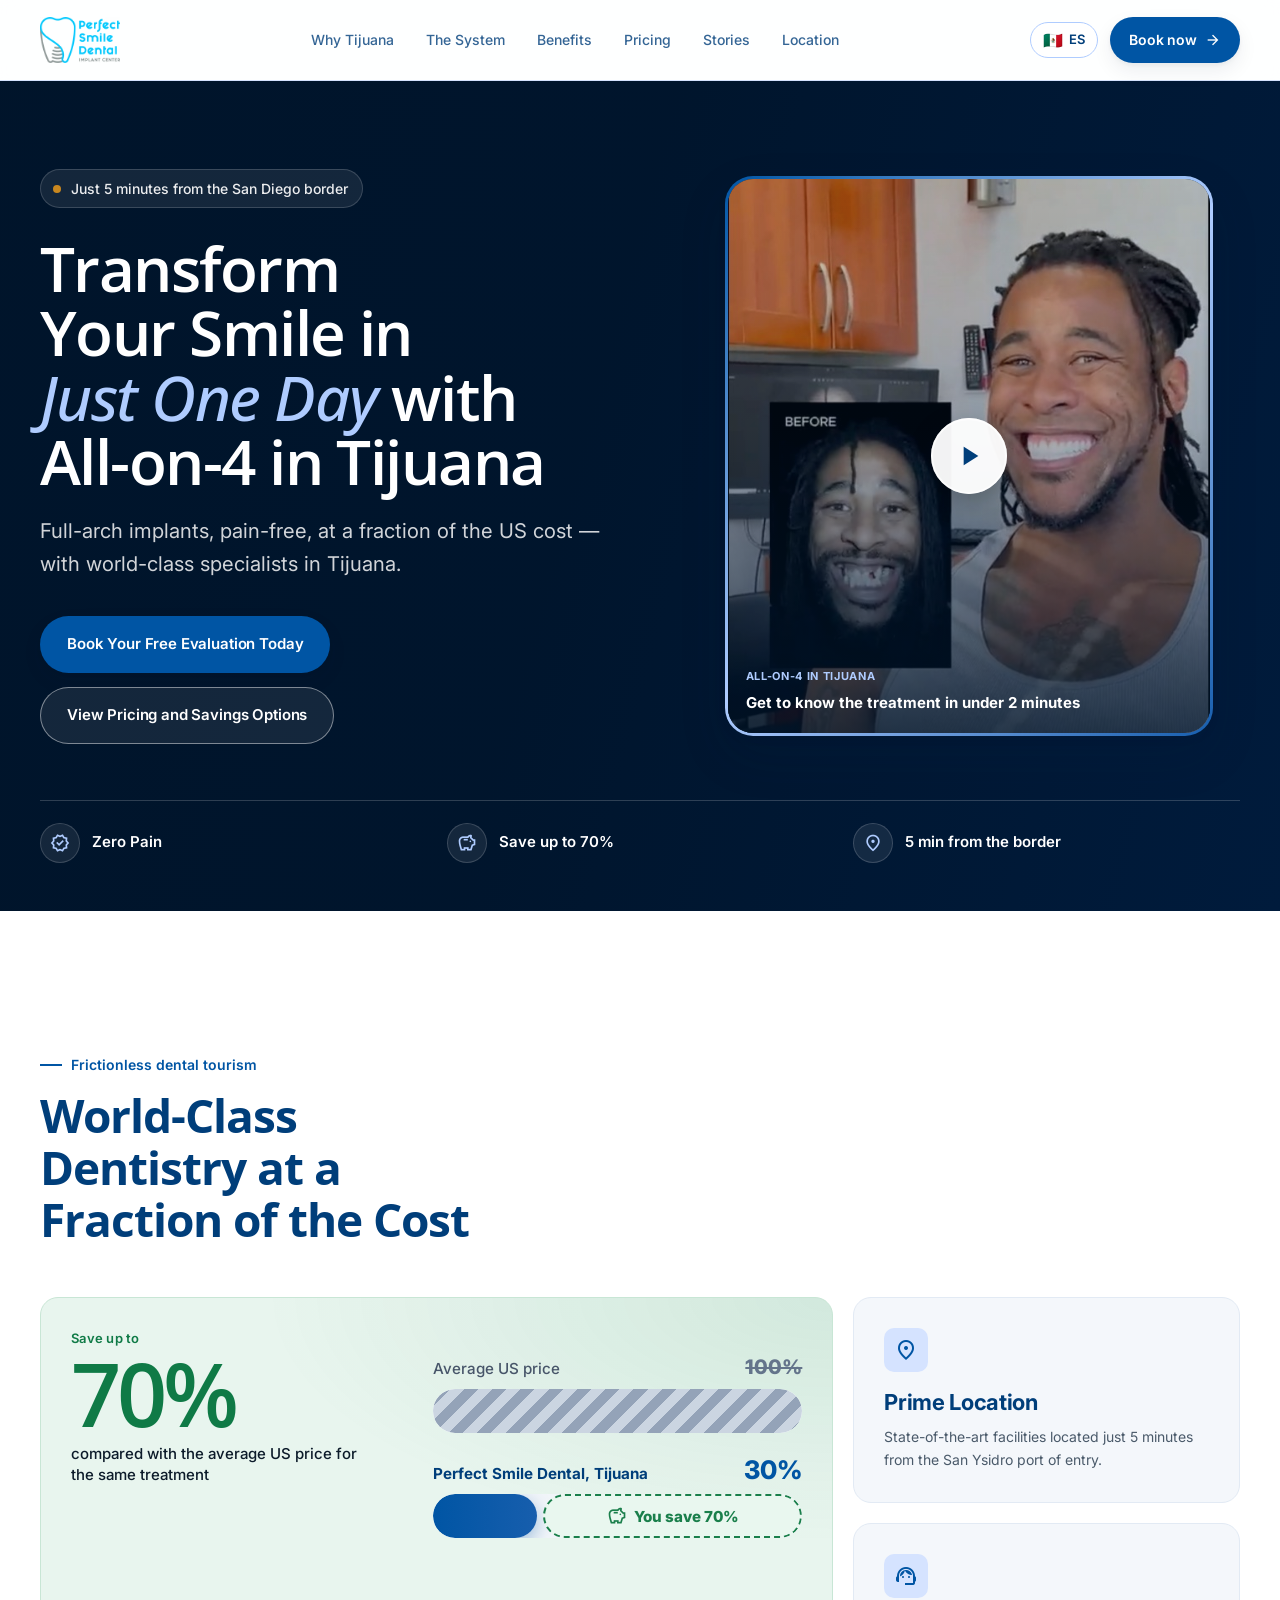
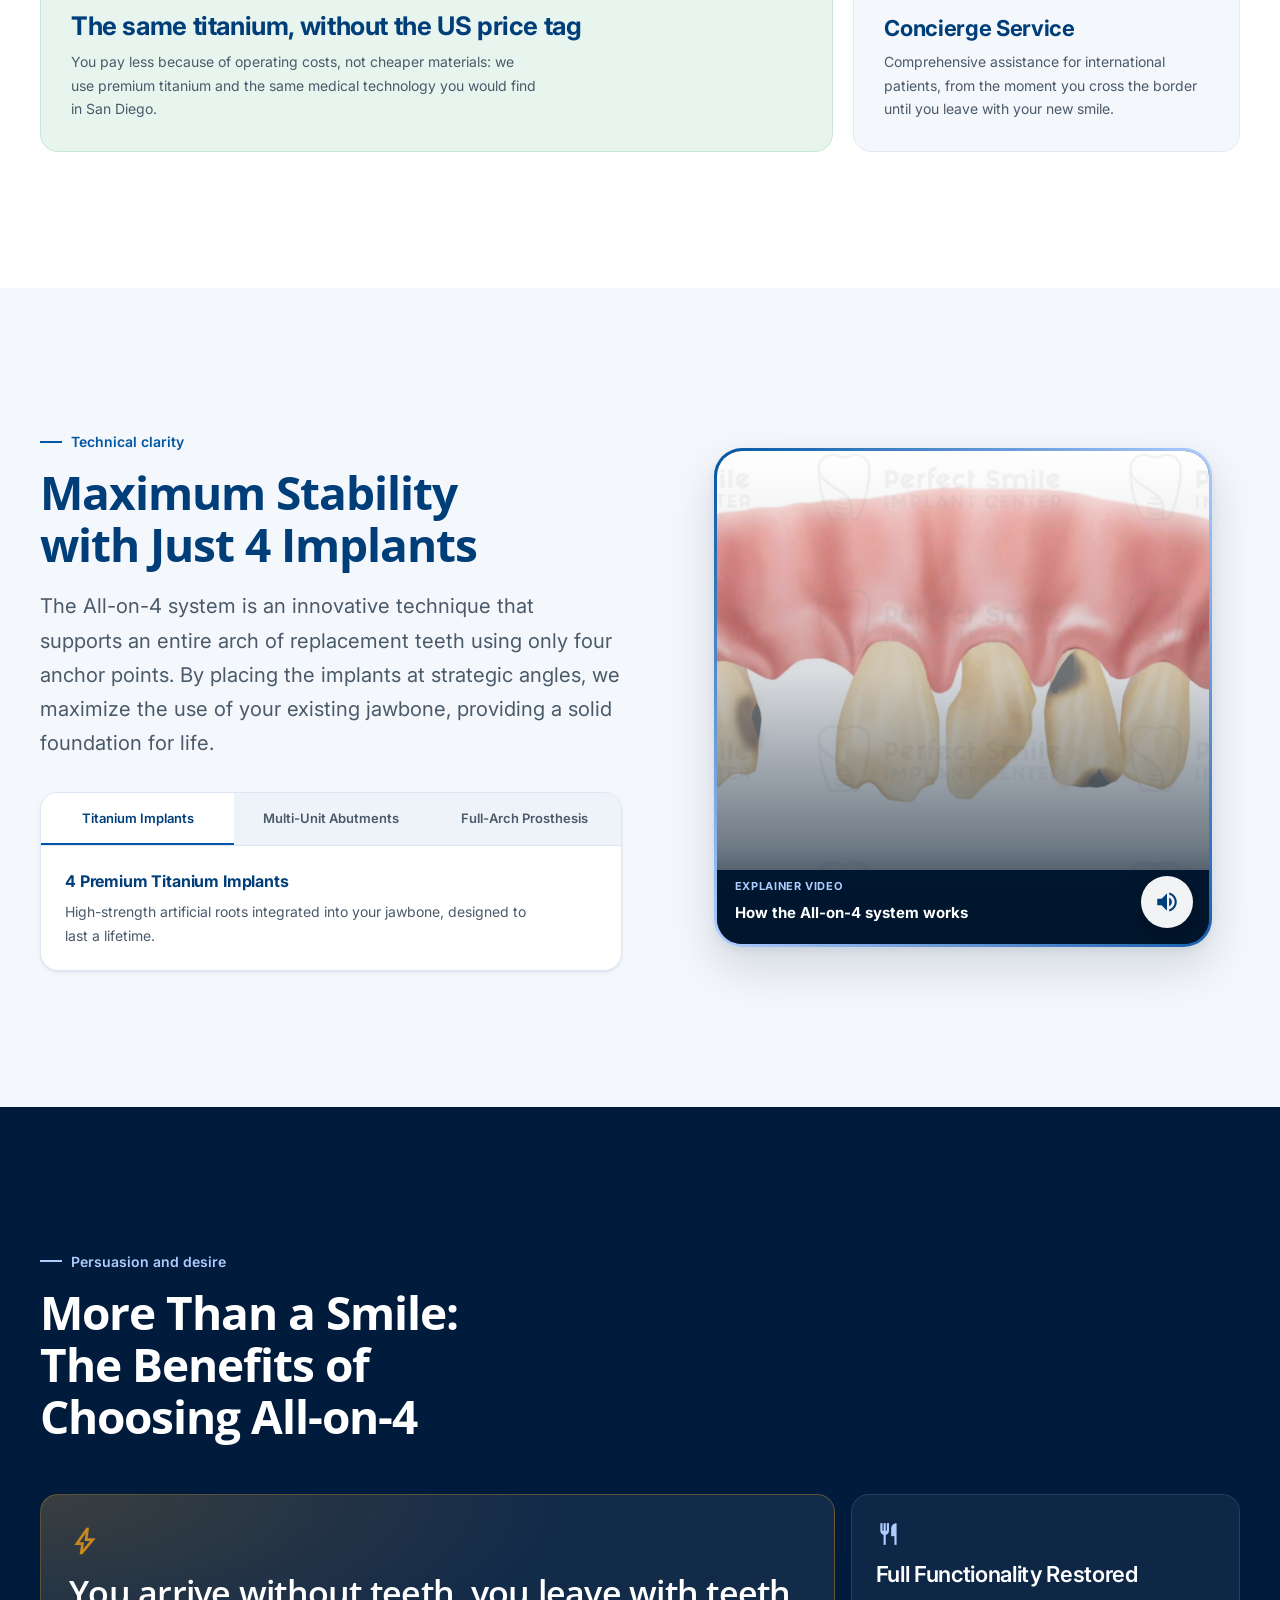
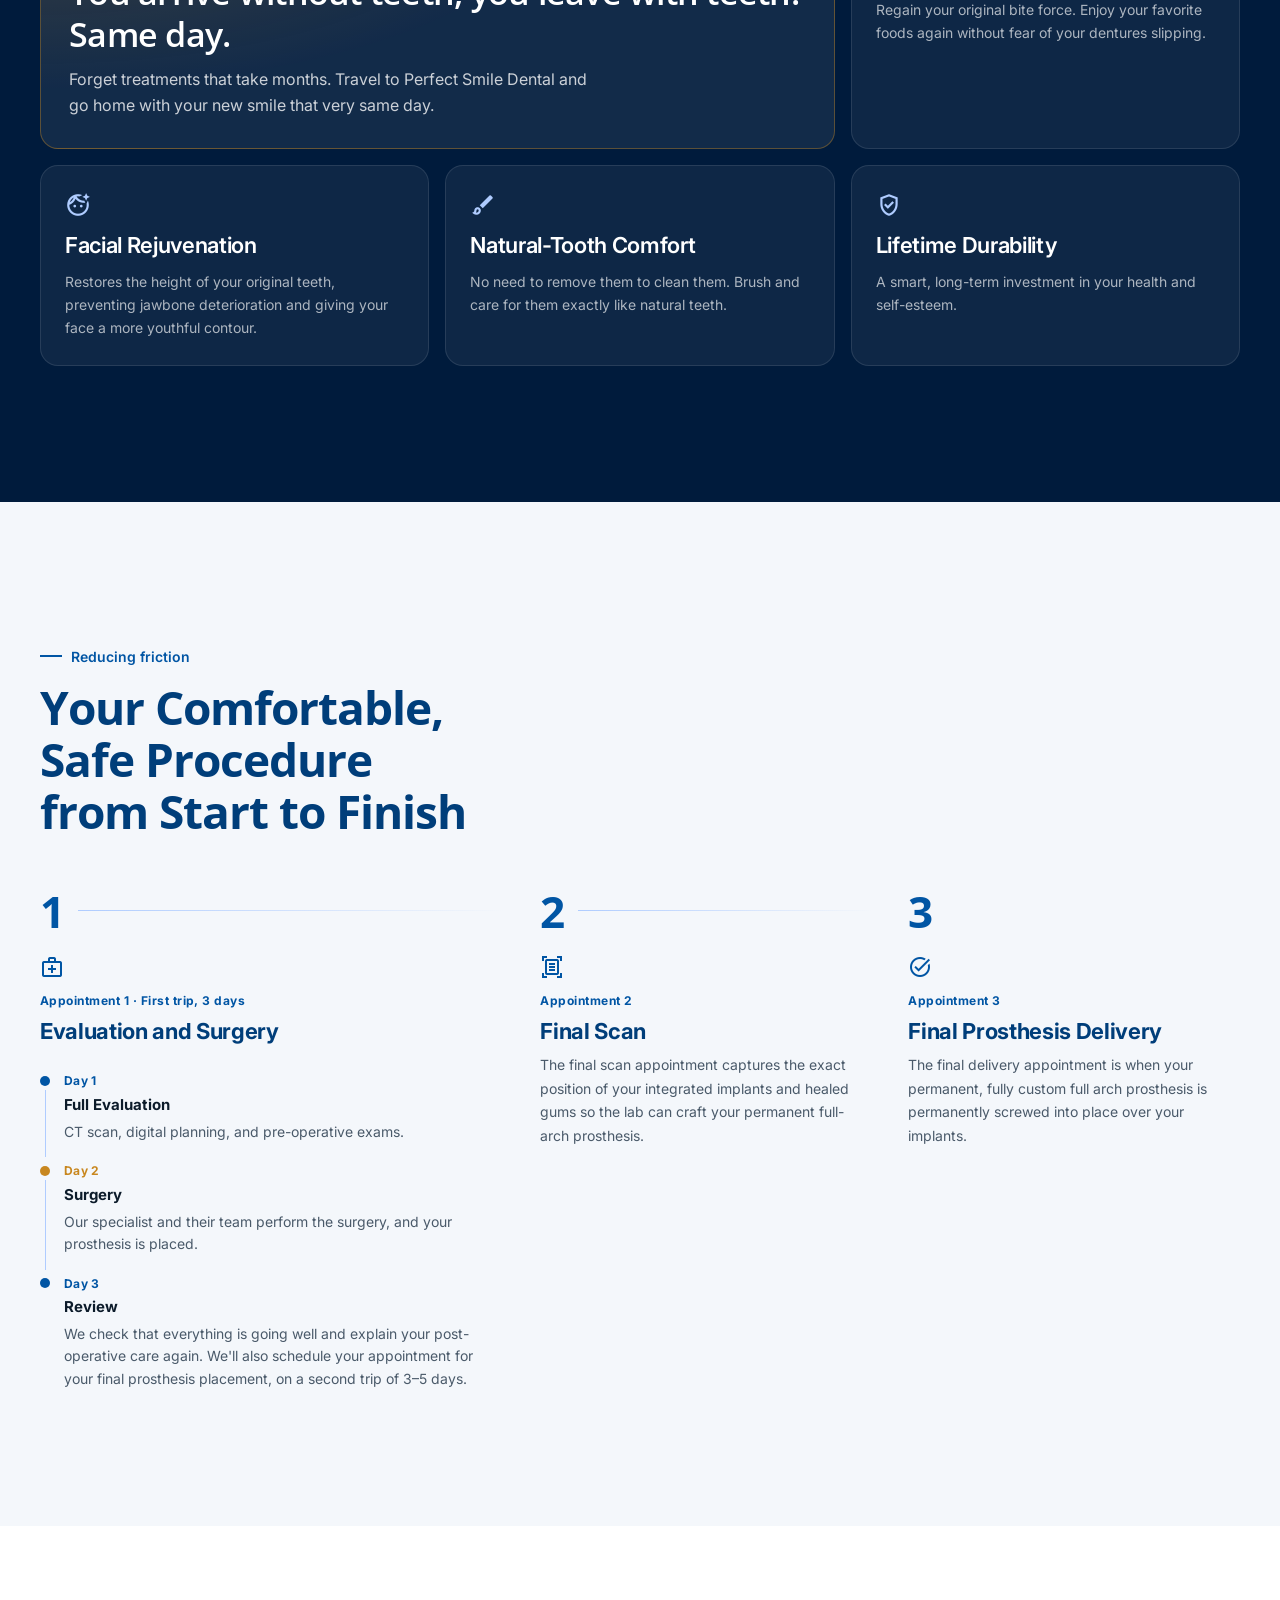
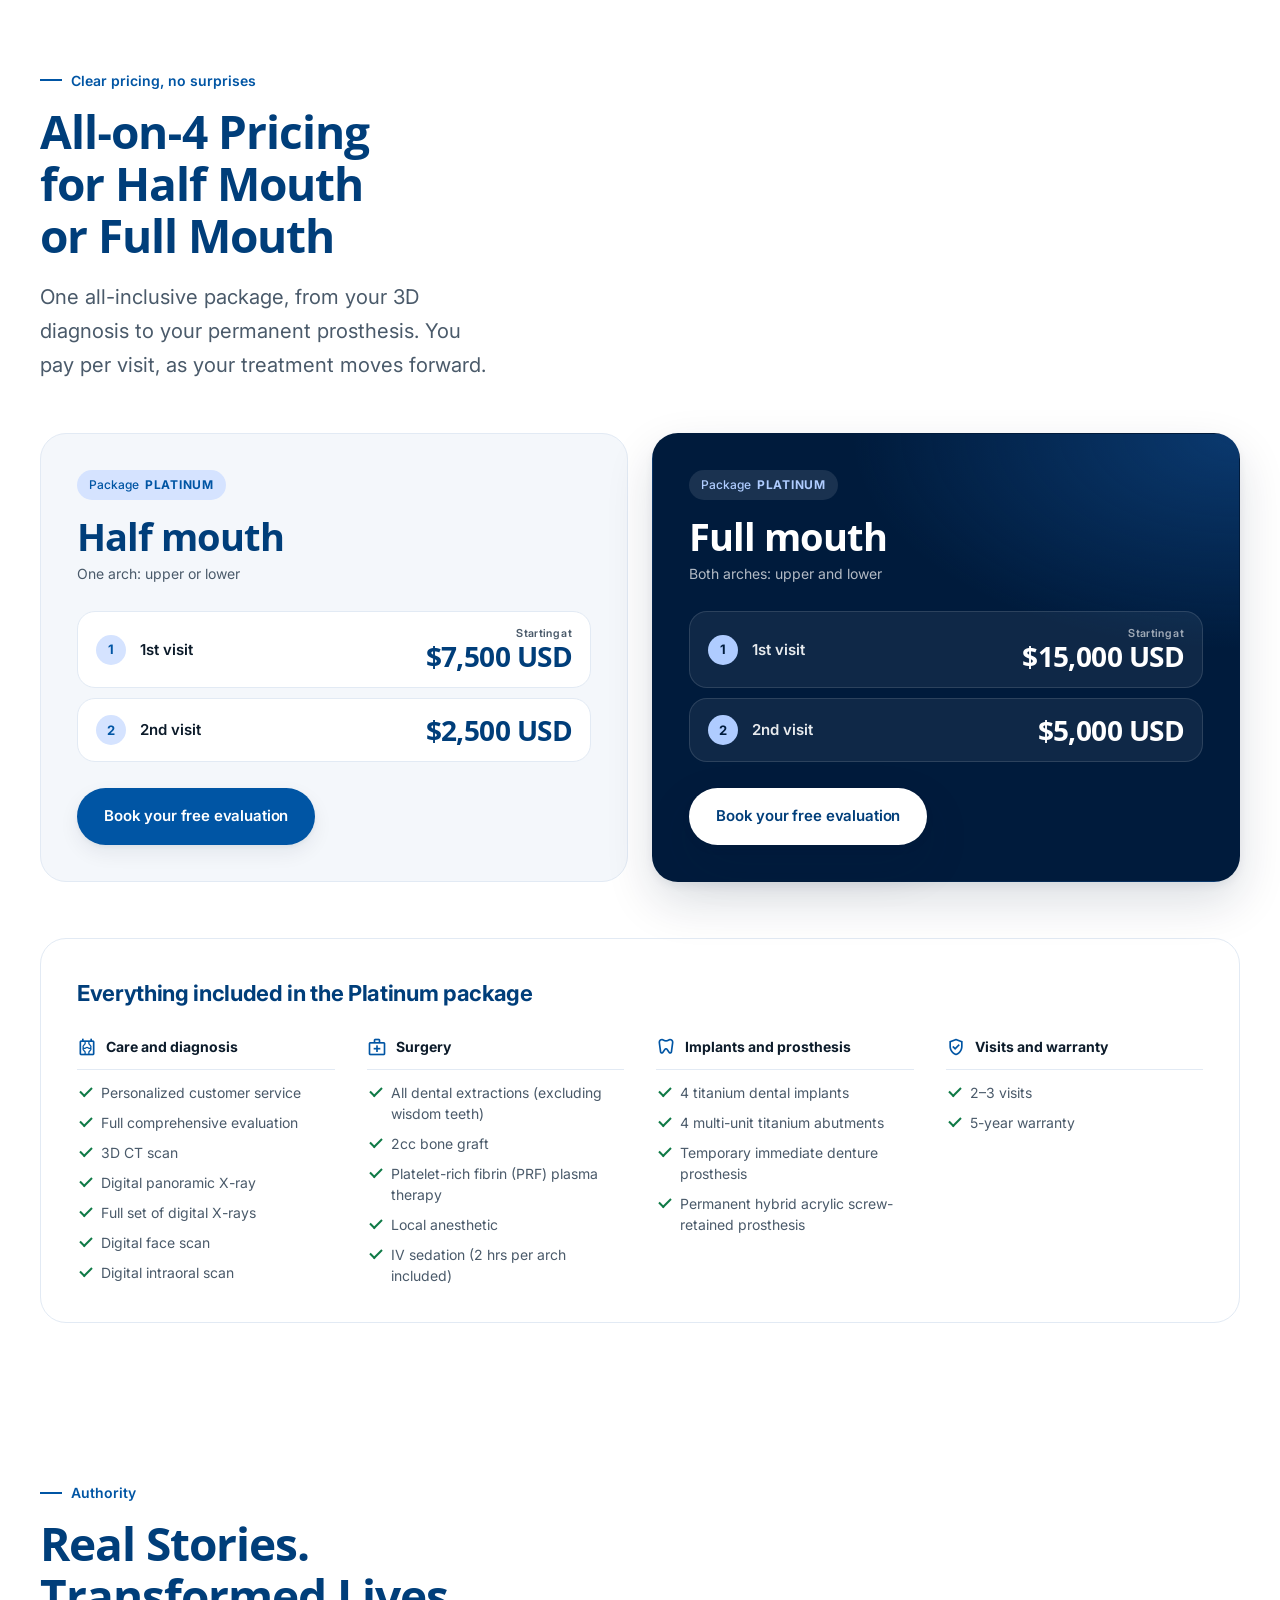
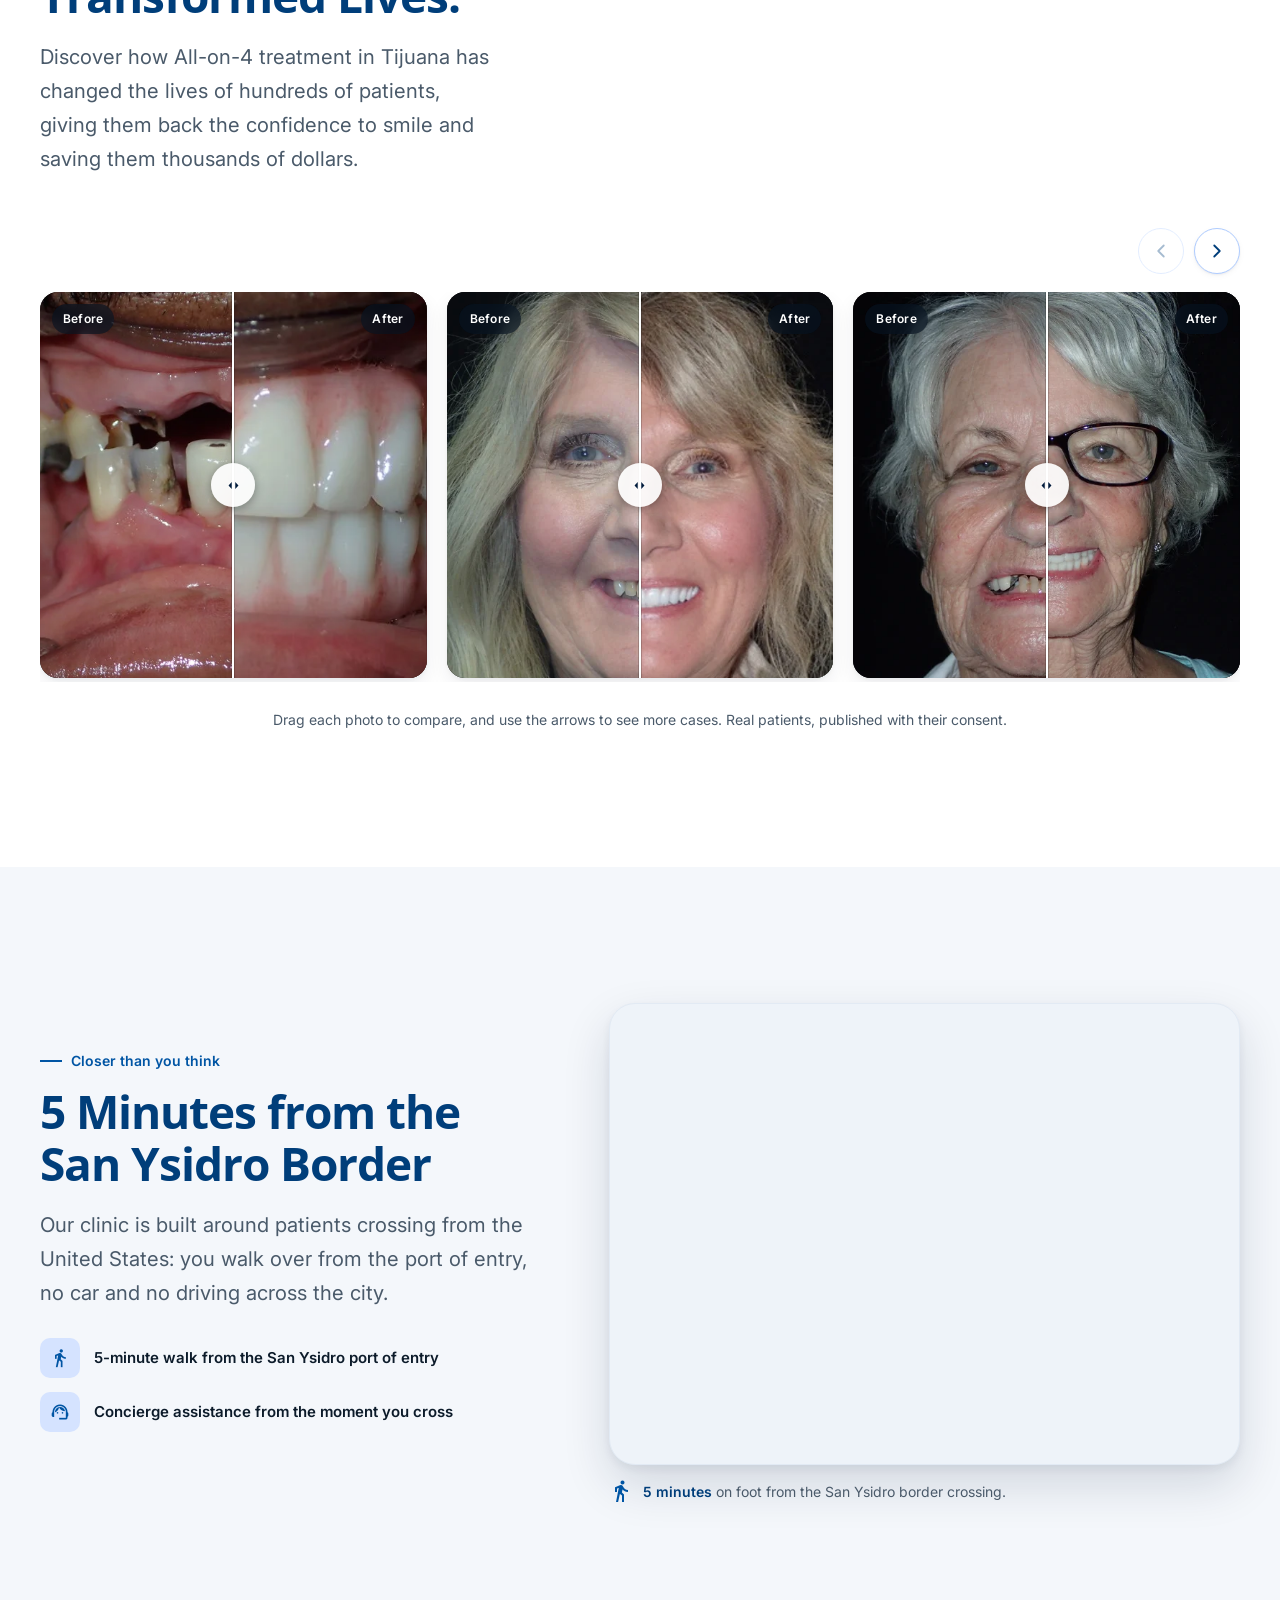
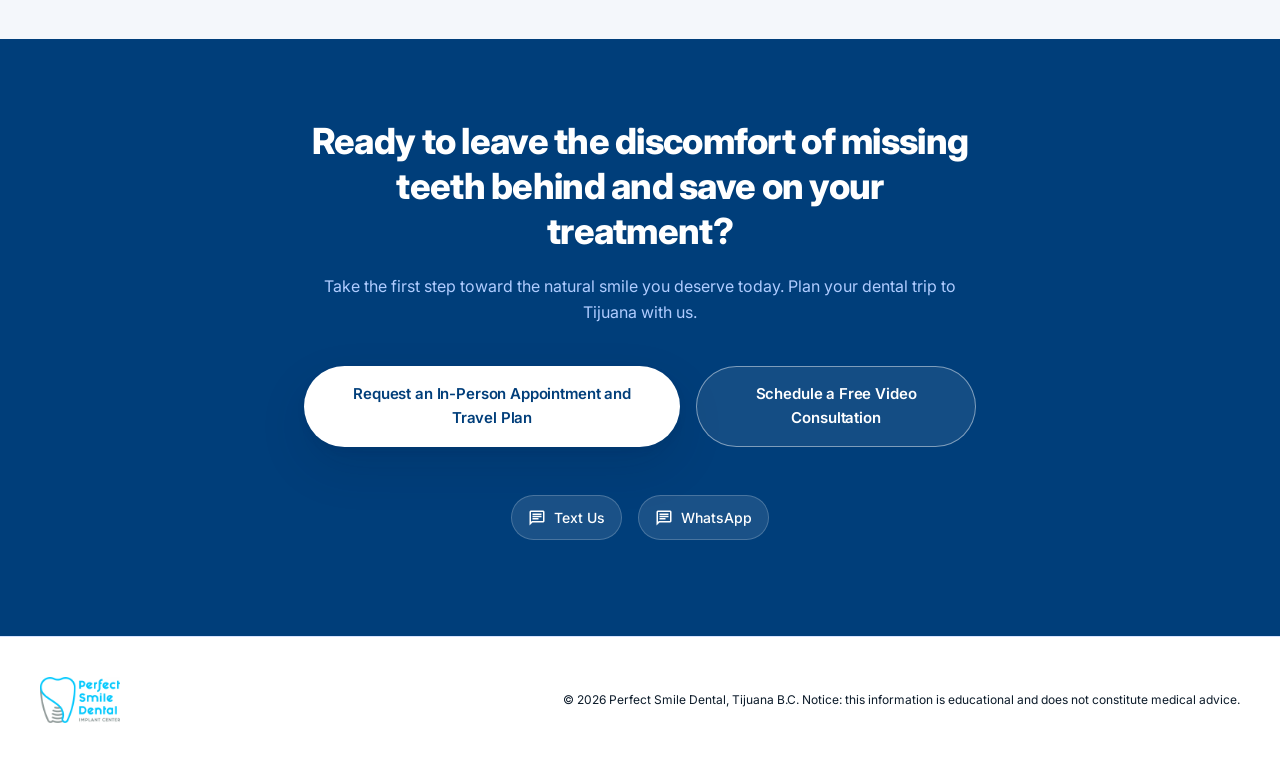
==== commit 7a9a6cd7: "tijuana" ====
--- a/index.html
+++ b/index.html
@@ -45,7 +45,9 @@
       rel="stylesheet"
     />
 
-    <link href="https://fonts.googleapis.com/css2?family=Open+Sans:ital,wght@0,300..800;1,300..800&display=swap" rel="stylesheet">
+    <link href="https://fonts.googleapis.com/css2?family=Open+Sans:ital,wght@0,300..800;1,300..800&display=swap" 
+    rel="stylesheet" 
+    />
     <link rel="stylesheet" href="styles.css" />
   </head>
   <body>
@@ -86,7 +88,7 @@
                 <span class="hero__badge-dot psd-pulse-dot"></span> Just 5 minutes from the San Diego border
               </p>
               <h1 class="hero__title display">
-                Transform Your Smile in <em class="hero__accent">Just One Day</em> with All-on-4
+                Transform Your Smile in <em class="hero__accent">Just One Day</em> with All-on-4 in Tijuana
               </h1>
               <p class="hero__sub">
                 Full-arch implants, pain-free, at a fraction of the US cost — with world-class specialists in
--- a/styles.css
+++ b/styles.css
@@ -226,7 +226,7 @@
 }
 .section-heading--light { color: #fff; }
 
-.section-intro { max-width: 45ch; margin-bottom: clamp(2.5rem, 4vw, 3.5rem); }
+.section-intro { max-width: 46ch!important; margin-bottom: clamp(2.5rem, 4vw, 3.5rem); }
 .section-intro--wide { max-width: 52ch; }
 
 .section-text {
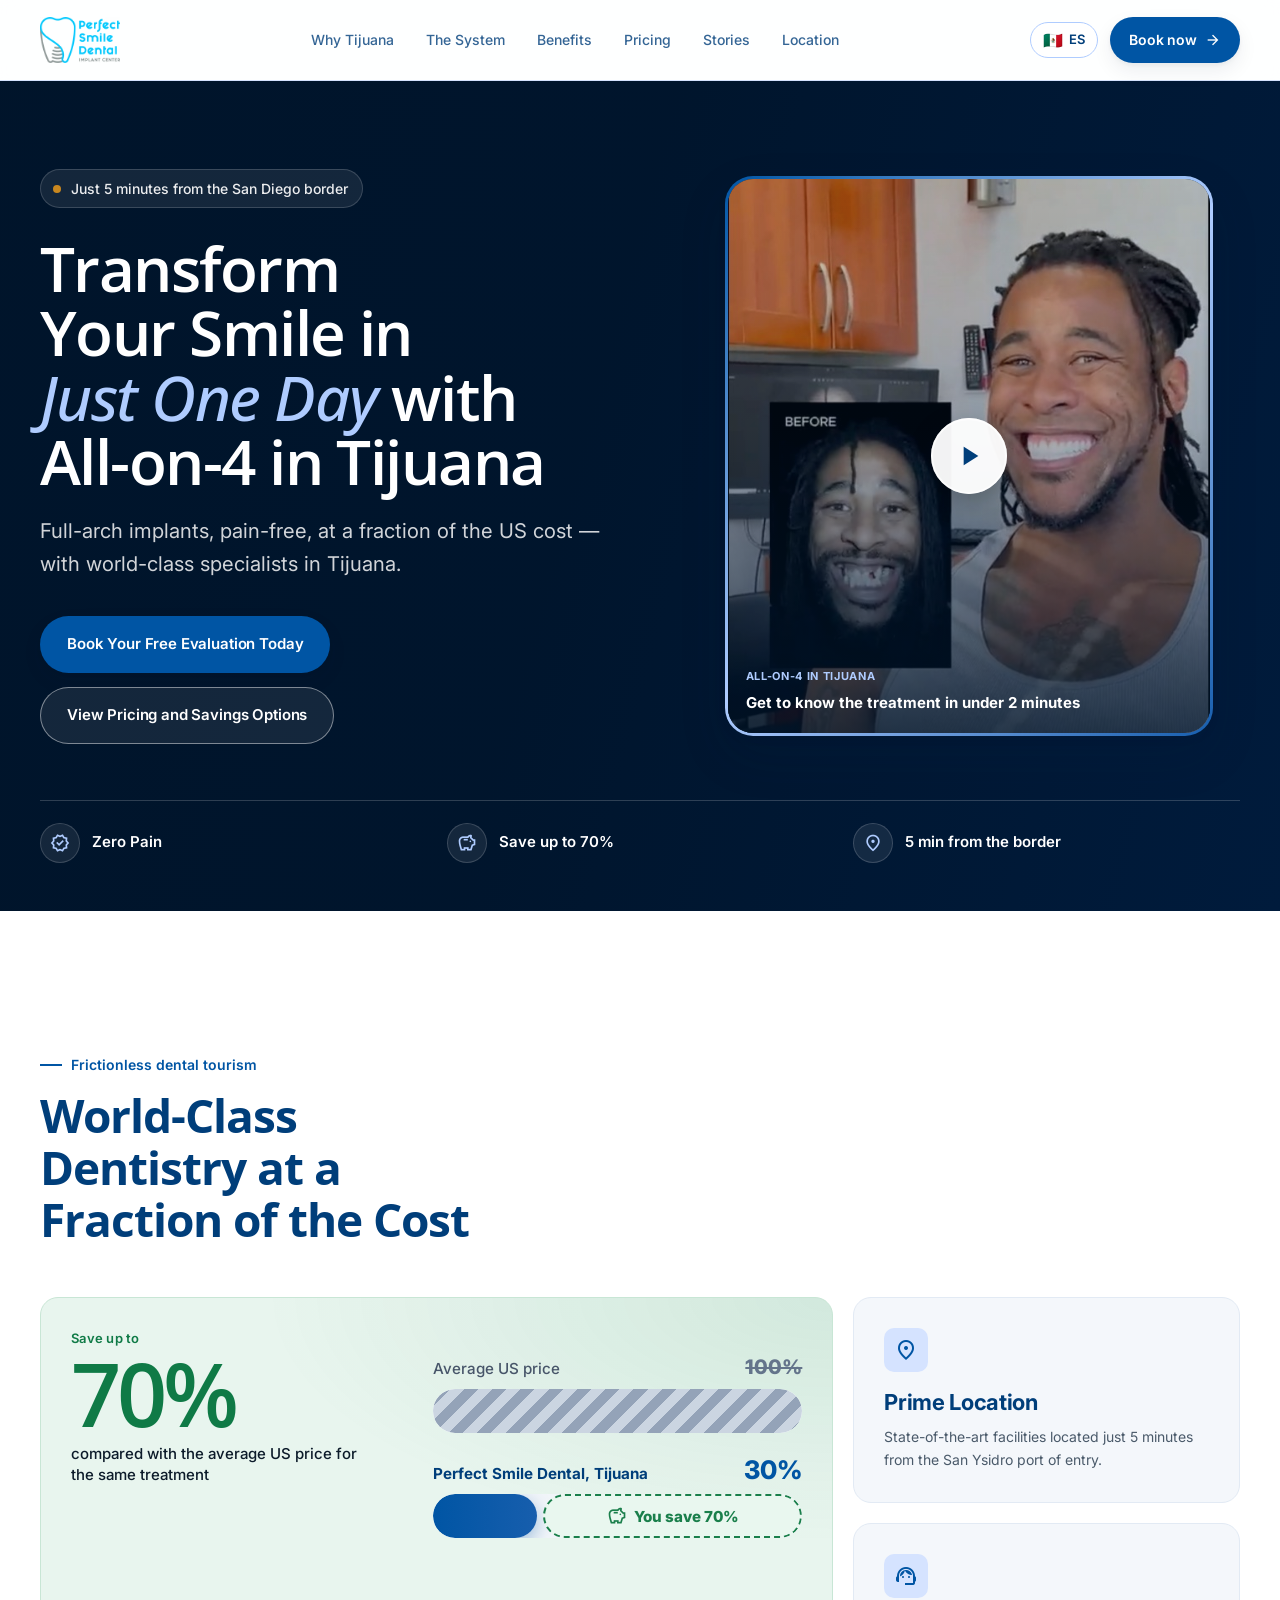
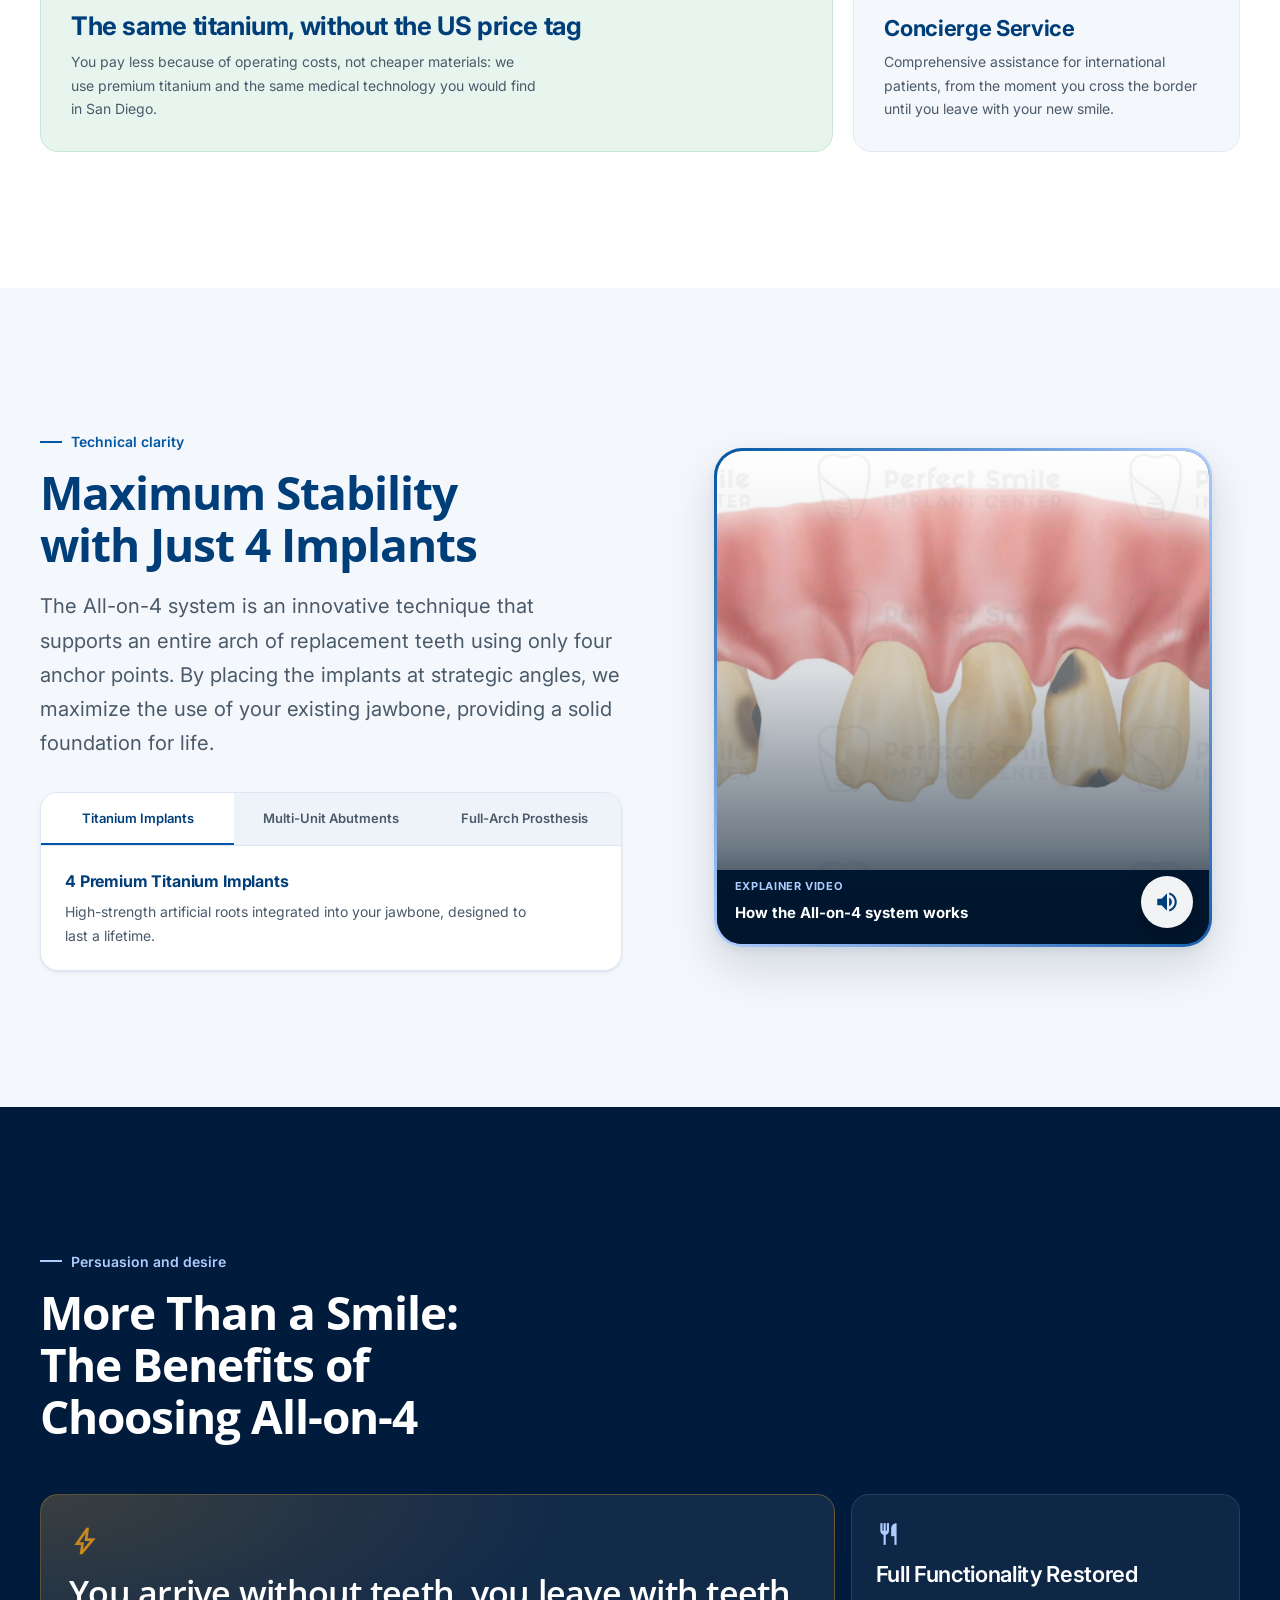
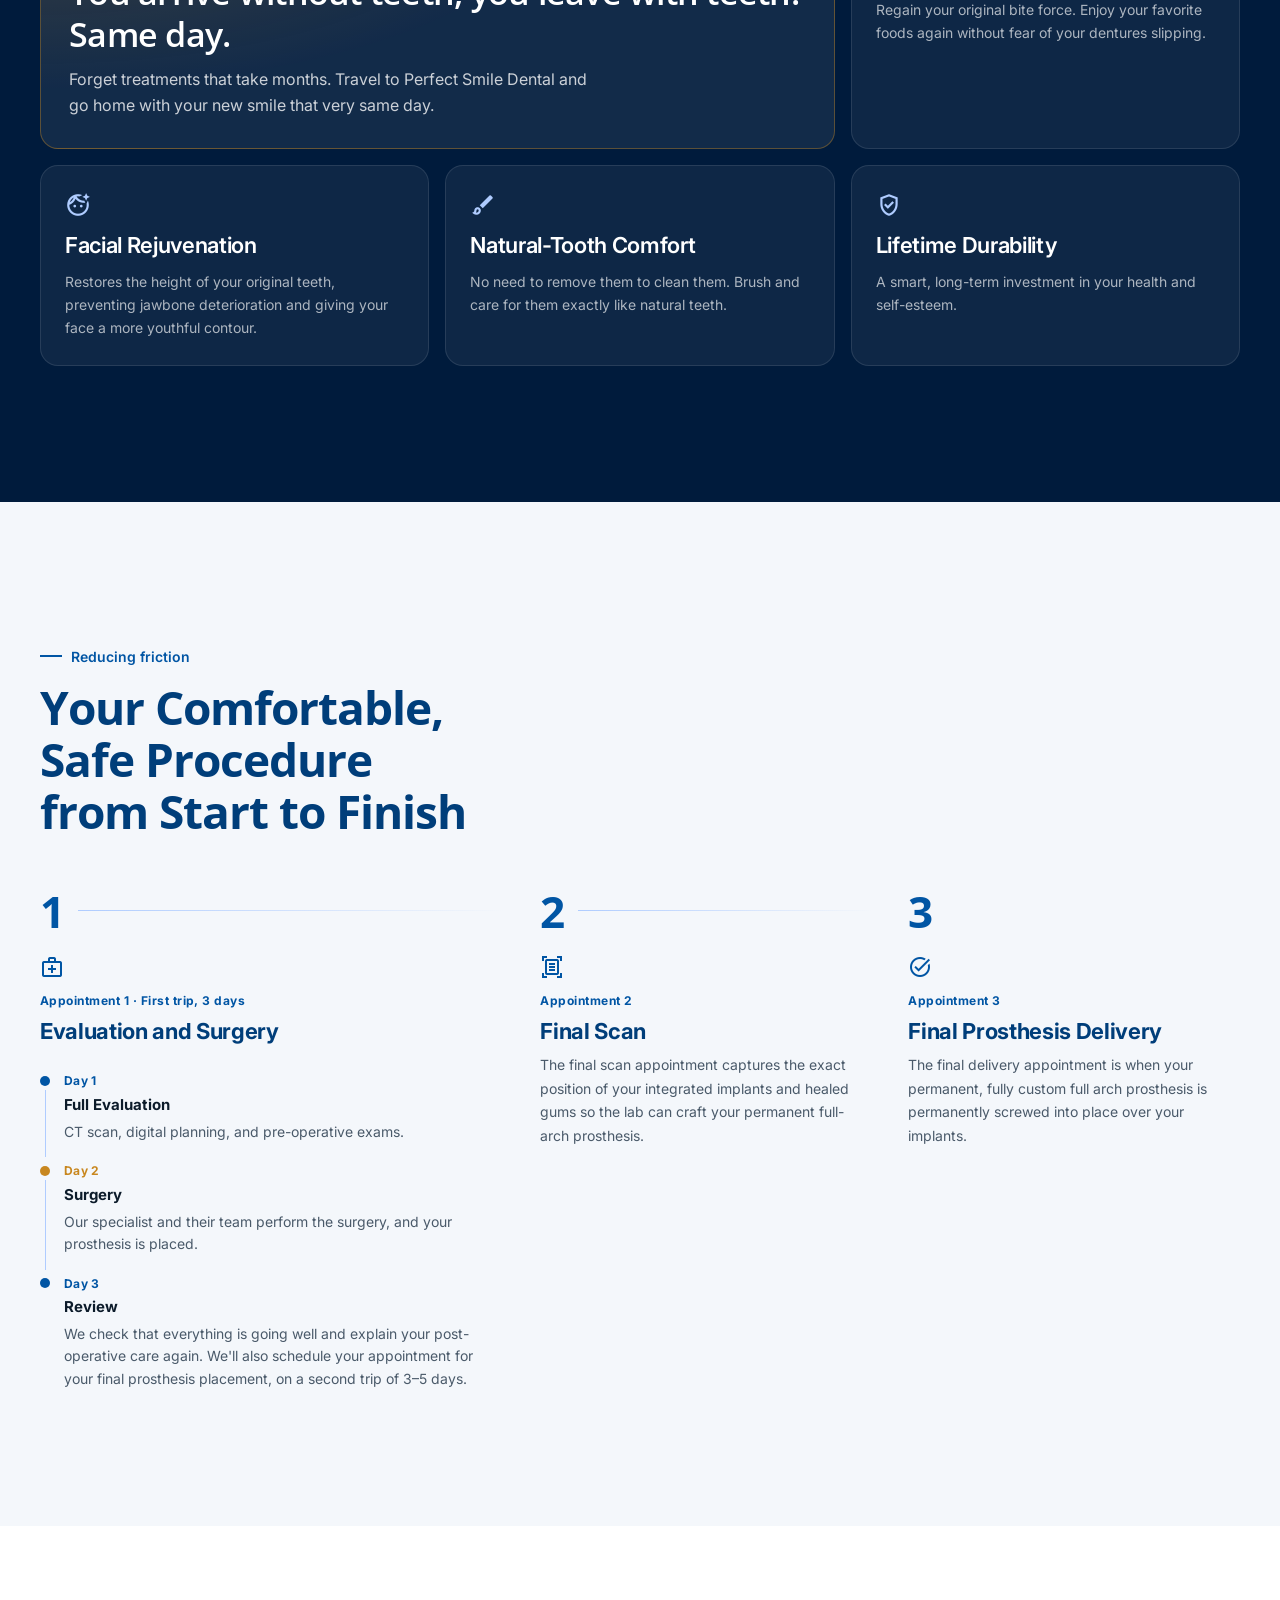
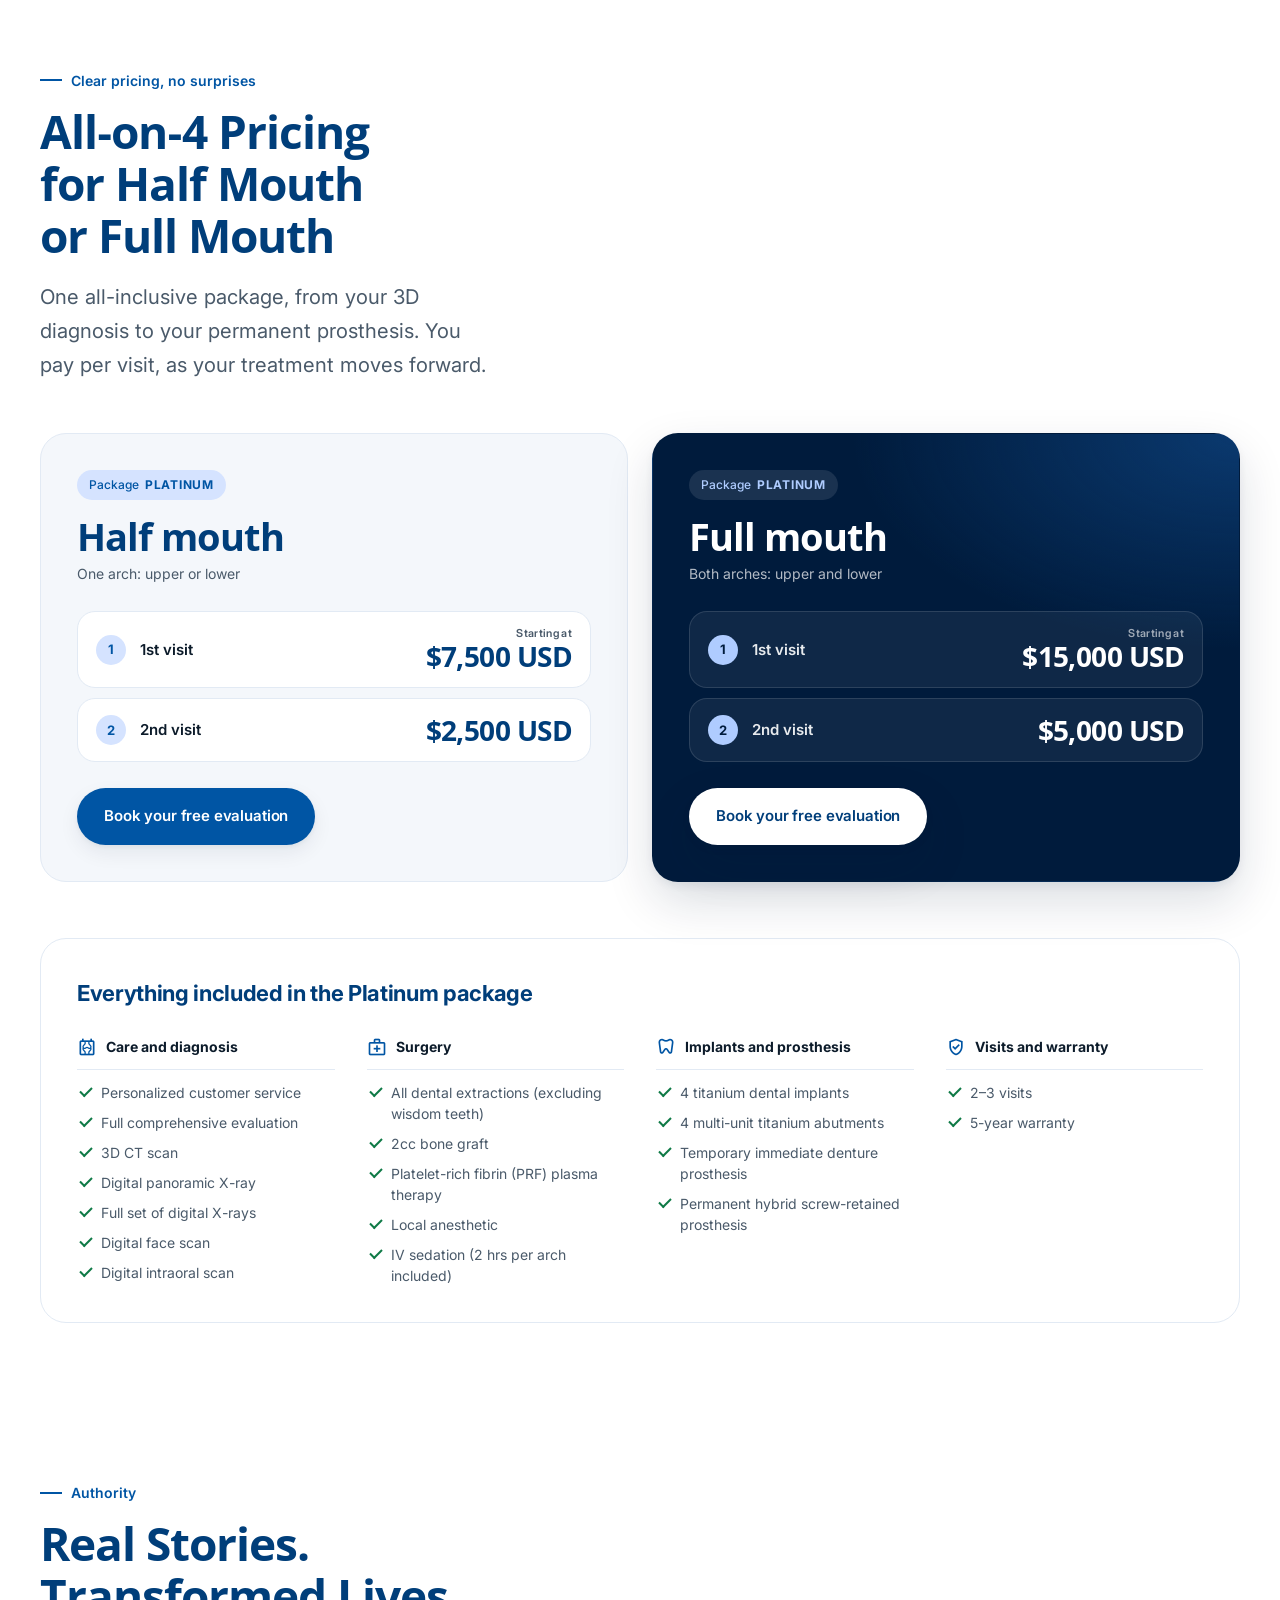
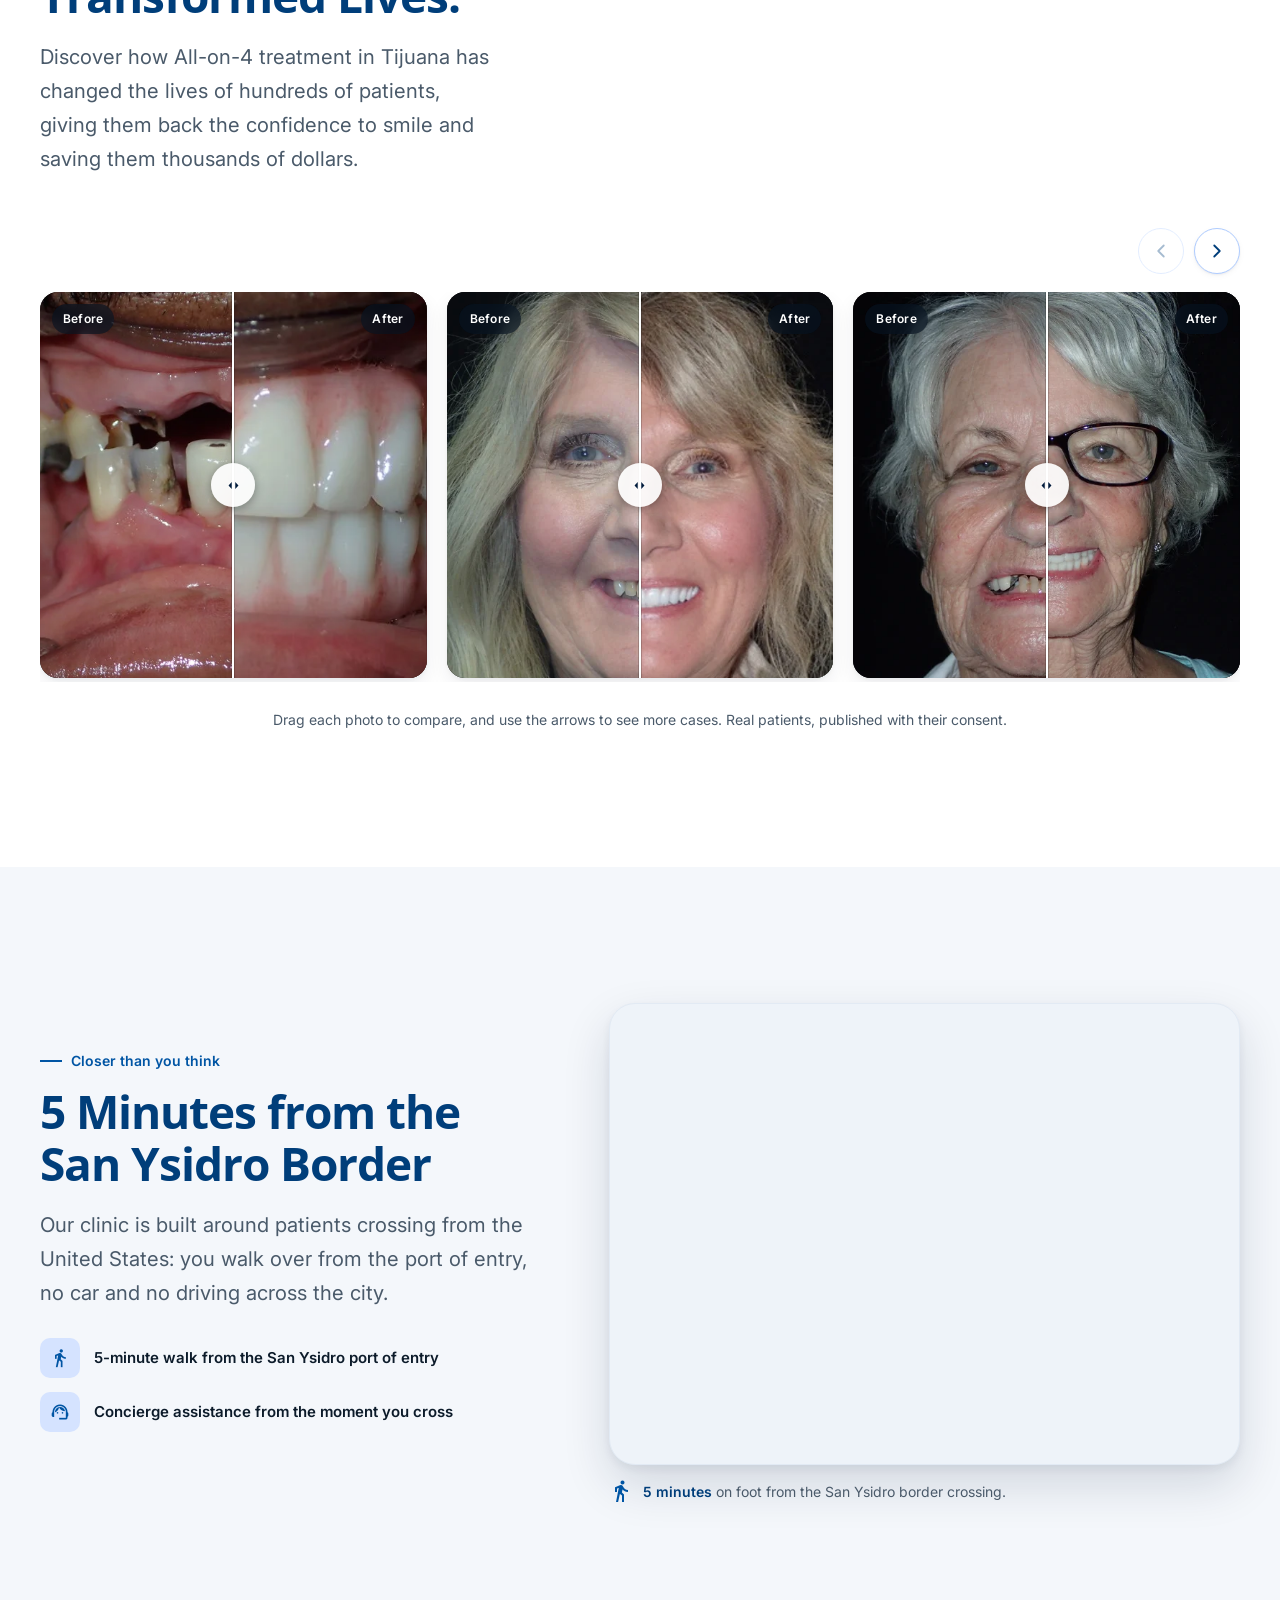
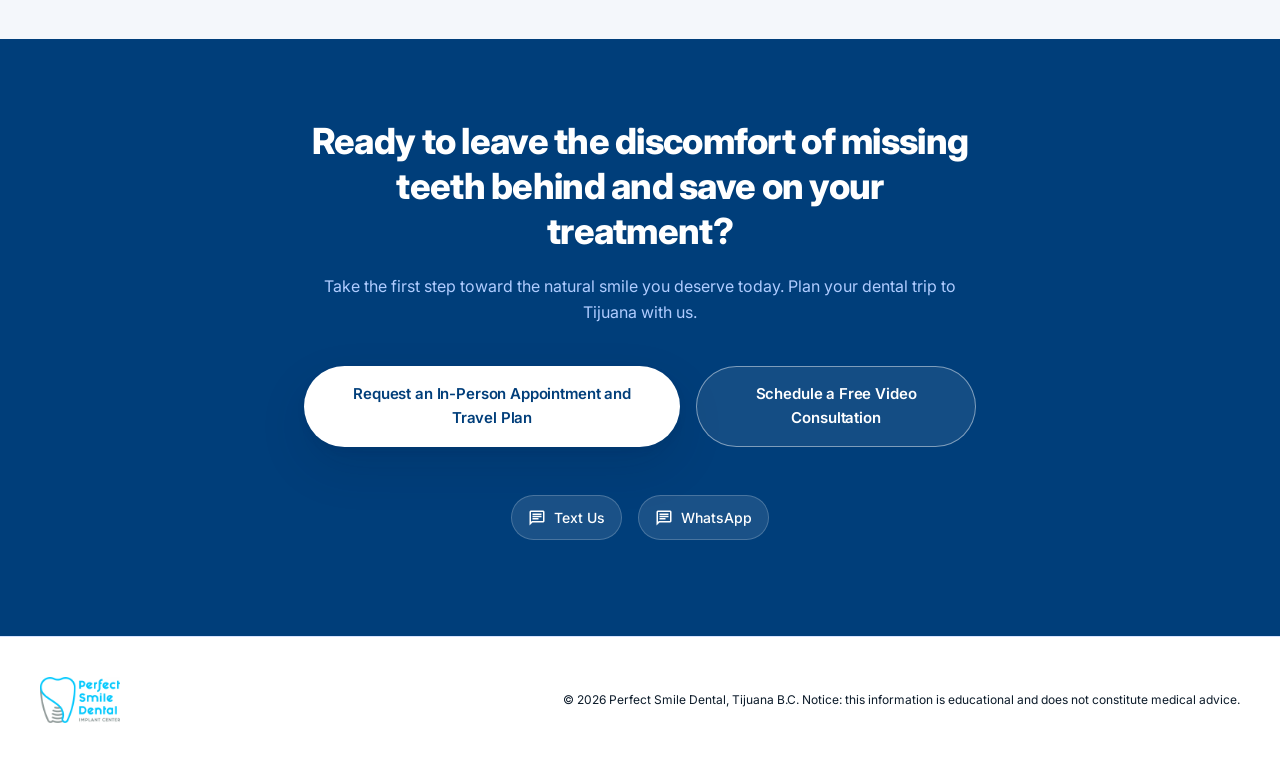
==== commit eaf903b0: "info" ====
--- a/index.html
+++ b/index.html
@@ -3,6 +3,30 @@
   <head>
     <meta charset="utf-8" />
     <meta name="viewport" content="width=device-width, initial-scale=1.0" />
+    <!-- Google Ads: etiqueta global (sin esto, gtag() no existe) -->
+<script async src="https://www.googletagmanager.com/gtag/js?id=AW-939681913"></script>
+<script>
+  window.dataLayer = window.dataLayer || [];
+  function gtag(){ dataLayer.push(arguments); }
+  gtag('js', new Date());
+  gtag('config', 'AW-939681913');
+</script>
+
+<!-- Evento de conversión: Submit lead form - Highlevel -->
+<script>
+  function gtag_report_conversion(url) {
+    var callback = function () {
+      if (typeof url !== 'undefined') { window.location = url; }
+    };
+    gtag('event', 'conversion', {
+      send_to: 'AW-939681913/vfXbCKzvhZ8dEPnQicAD',
+      value: 1.0,
+      currency: 'USD',
+      event_callback: callback
+    });
+    return false;
+  }
+</script>
     <title>All-on-4 Dental Implants in Tijuana | Perfect Smile Dental</title>
 
     <!-- Favicon -->
@@ -49,8 +73,12 @@
     rel="stylesheet" 
     />
     <link rel="stylesheet" href="styles.css" />
+
+
+
   </head>
   <body>
+
     <header class="navbar">
       <div class="container navbar__inner">
         <a href="/" class="navbar__brand">
@@ -71,6 +99,7 @@
         </div>
       </div>
     </header>
+
     <main>
       <section class="hero">
         <div
@@ -149,6 +178,7 @@
           </ul>
         </div>
       </section>
+
       <section id="por-que-tijuana" class="section section--white">
         <div class="container">
           <div class="section-intro section-intro--wide psd-reveal">
@@ -220,6 +250,7 @@
           </div>
         </div>
       </section>
+
       <section id="sistema" class="section">
         <div class="container grid">
           <div class="copy psd-reveal">
@@ -330,6 +361,7 @@
 </div>
         </div>
       </section>
+
       <section id="beneficios" class="section section--dark">
         <div class="container">
           <div class="section-intro section-intro--wide psd-reveal">
@@ -432,7 +464,7 @@
       </li>
     </ol>
   </div>
-</section>
+    </section>
       <section id="precios" class="section section--white">
         <div class="container">
           <div class="section-intro section-intro--wide psd-reveal">
@@ -526,7 +558,7 @@
                   <li>4 titanium dental implants</li>
                   <li>4 multi-unit titanium abutments</li>
                   <li>Temporary immediate denture prosthesis</li>
-                  <li>Permanent hybrid acrylic screw-retained prosthesis</li>
+                  <li>Permanent hybrid screw-retained prosthesis</li>
                 </ul>
               </div>
               <div class="group">
